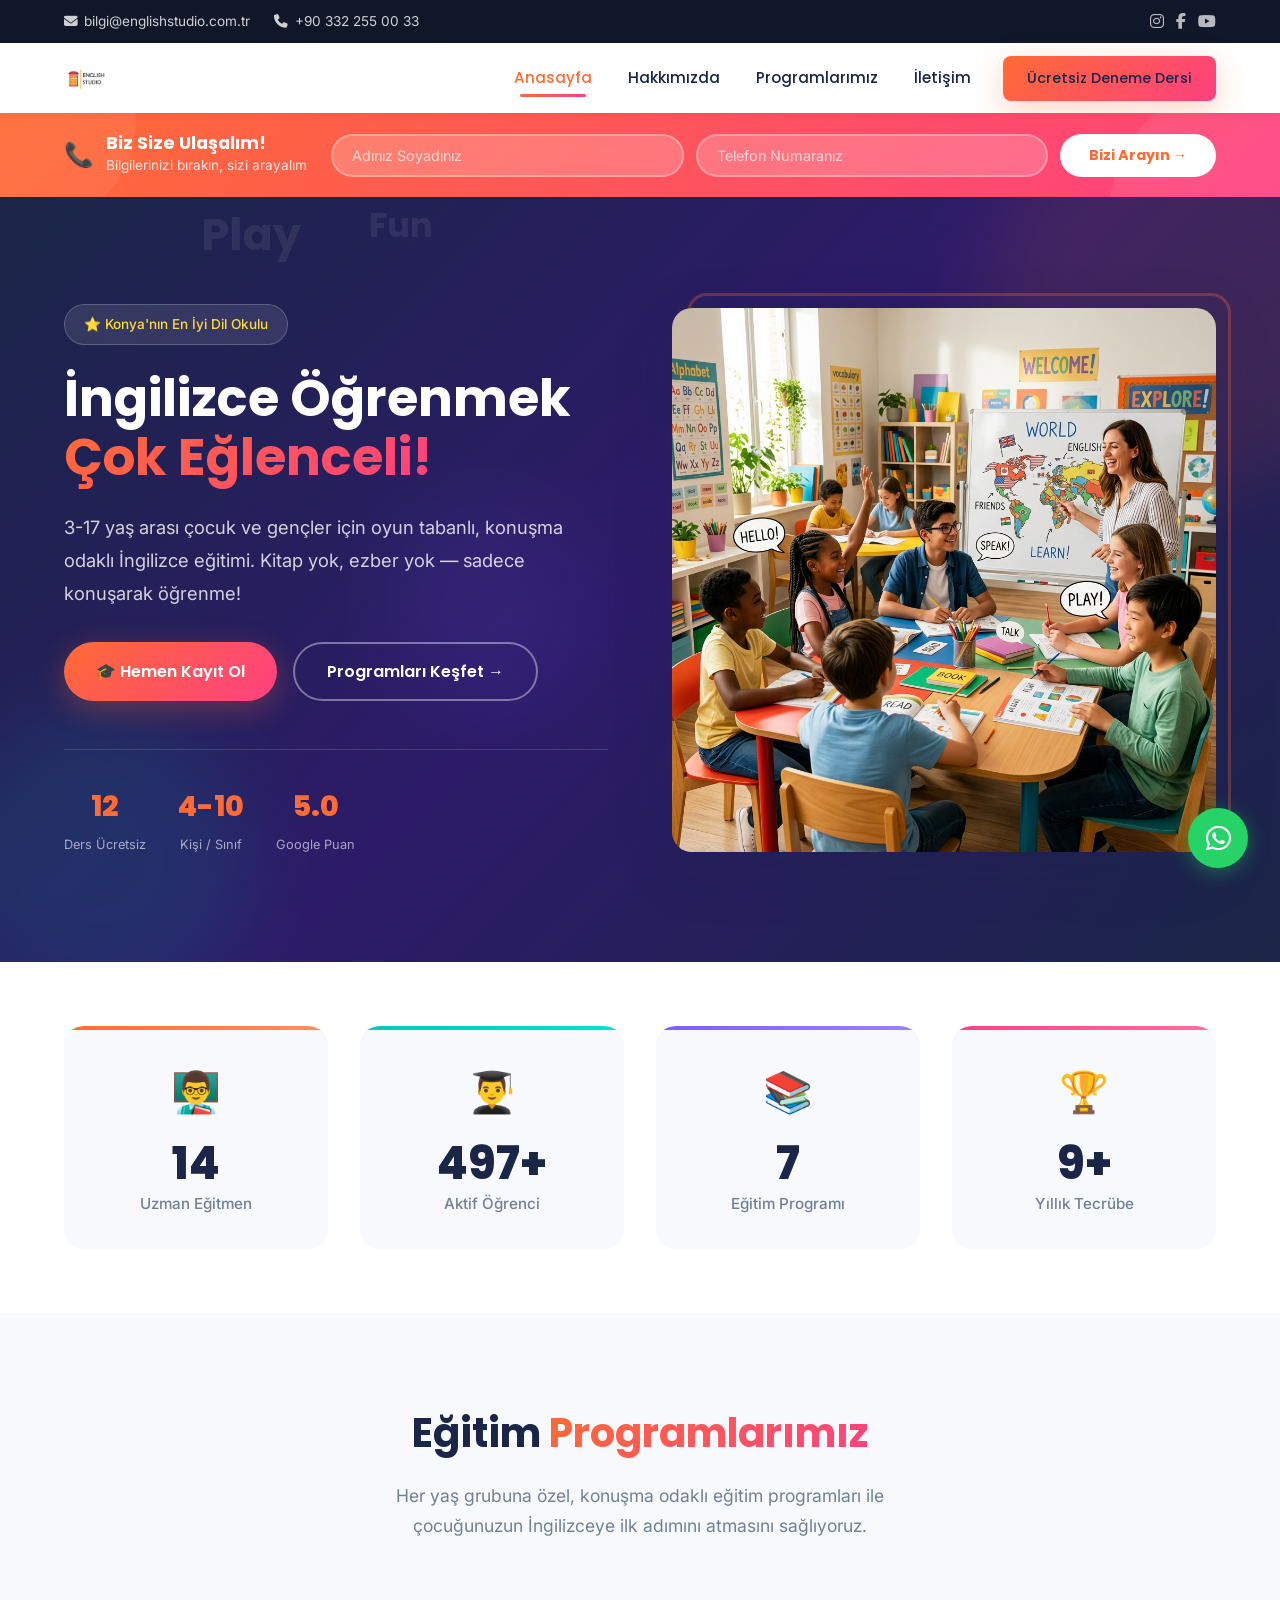
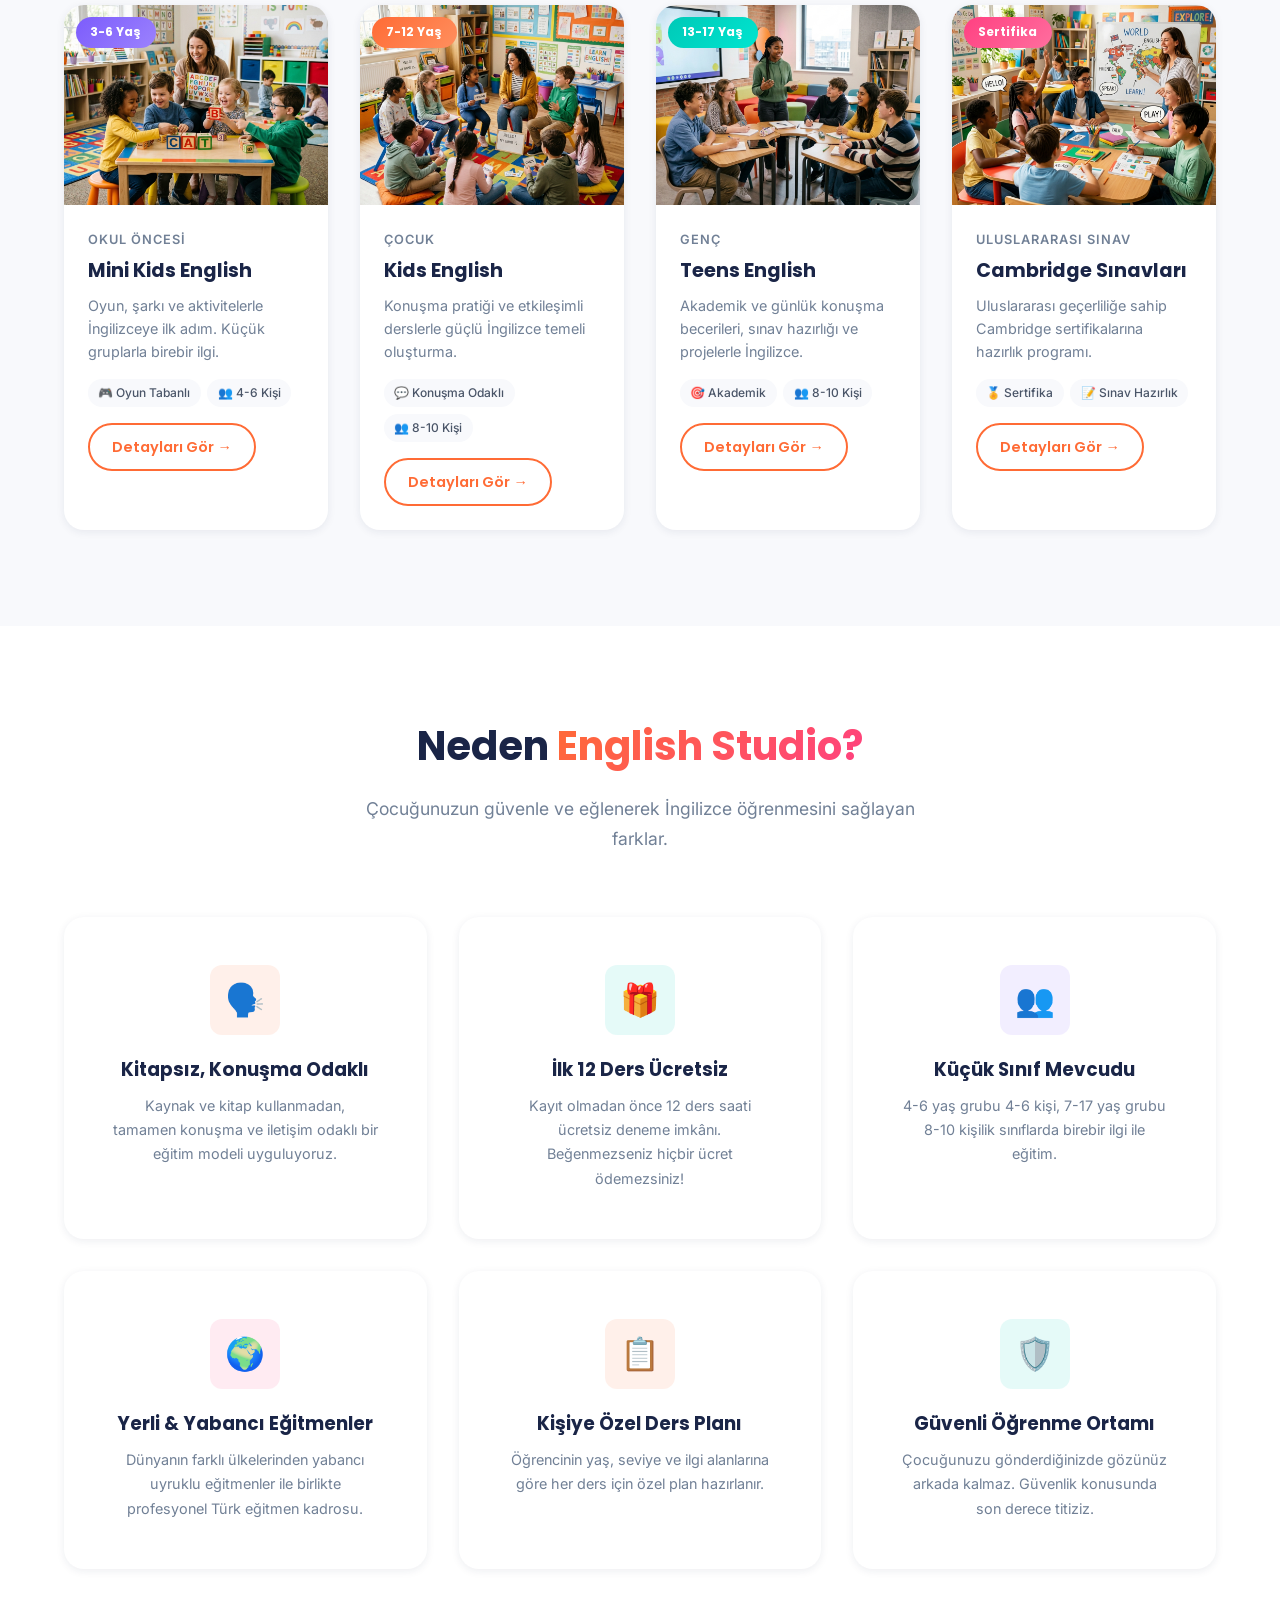
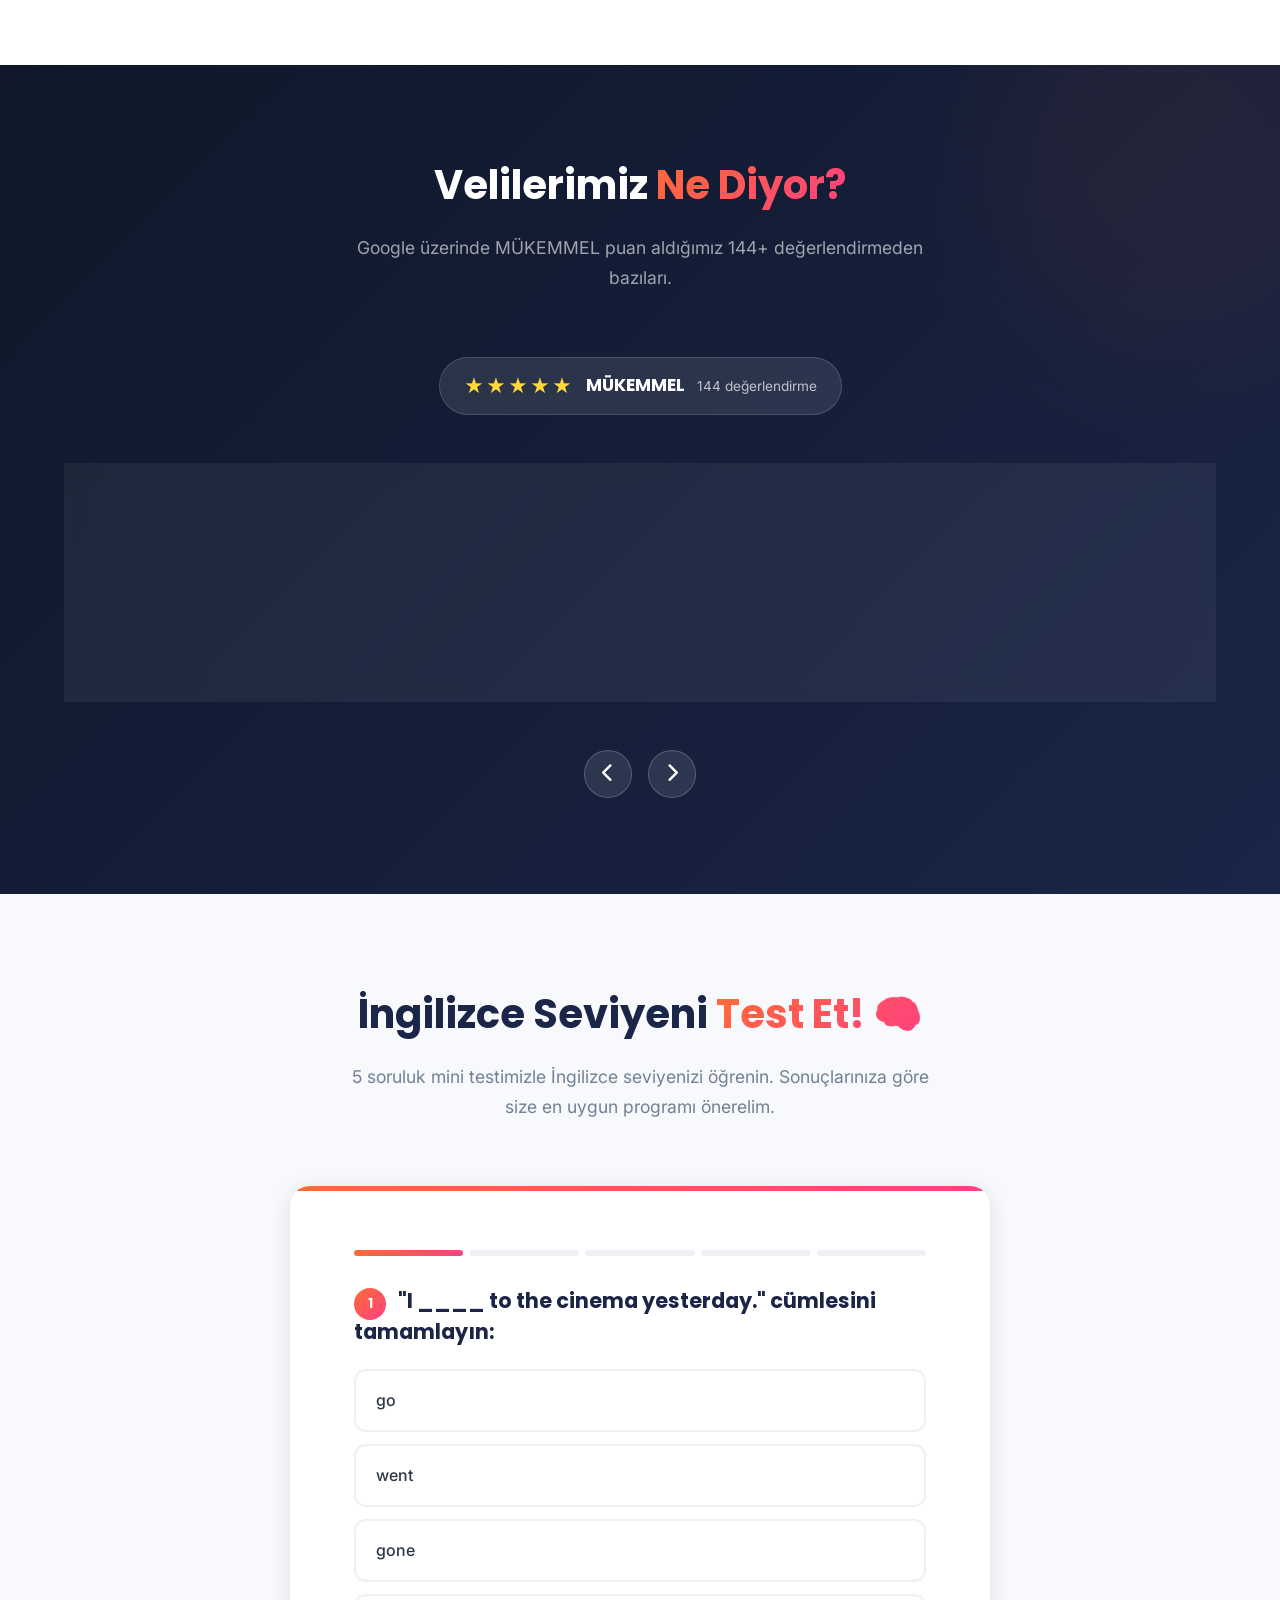
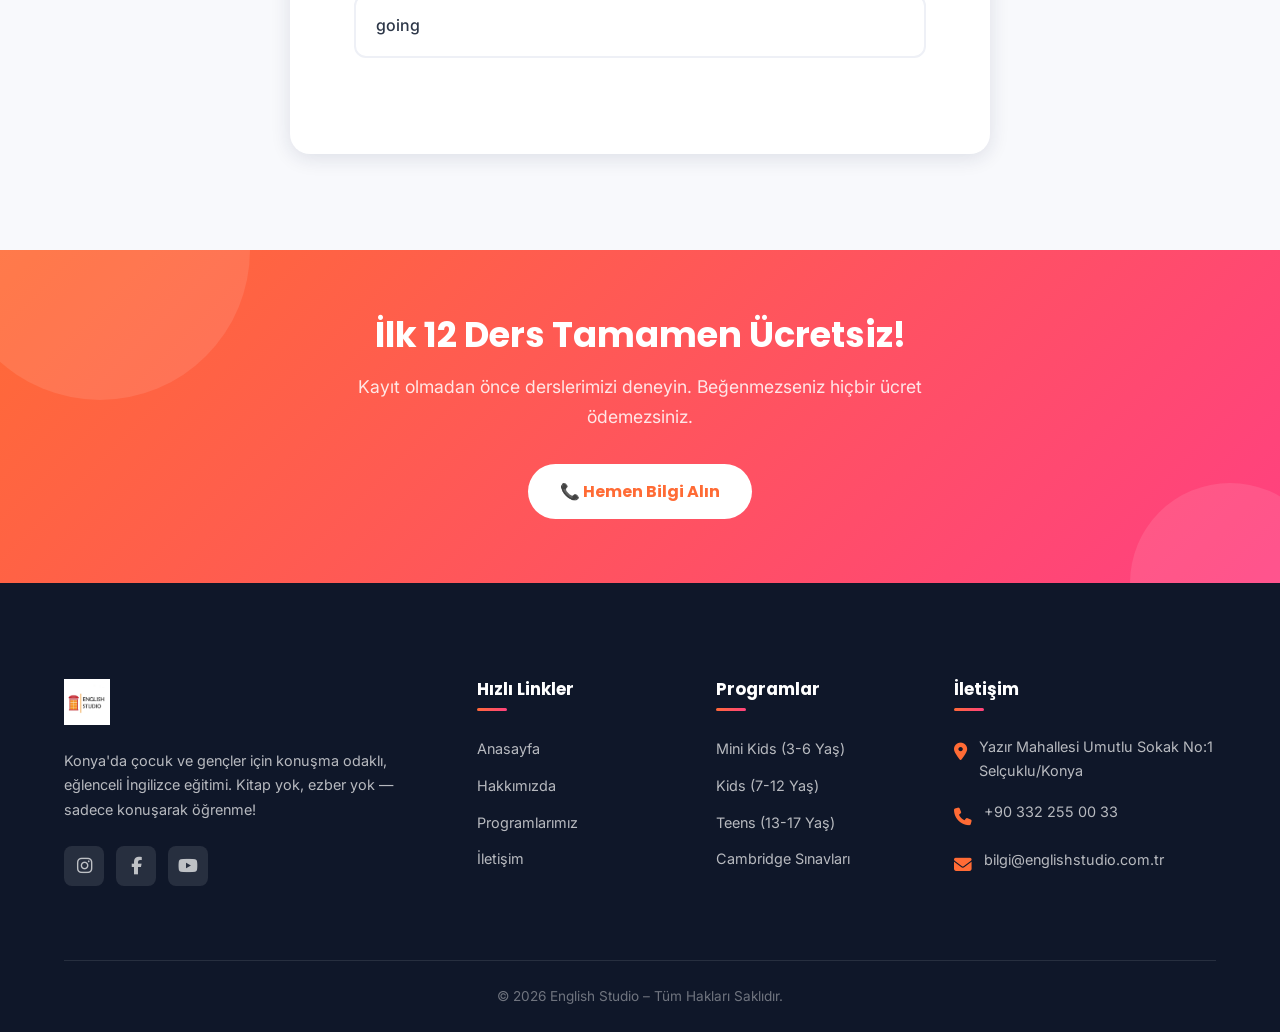
==== index.html @ e4b24e57 "Add files via upload" ====
<!DOCTYPE html>
<html lang="tr">
<head>
  <meta charset="UTF-8">
  <meta name="viewport" content="width=device-width, initial-scale=1.0">
  <title>English Studio Konya – Çocuklar ve Gençler İçin İngilizce Eğitimi</title>
  <meta name="description" content="Konya'da çocuk ve gençler için oyun tabanlı, konuşma odaklı İngilizce eğitimi. 3-17 yaş arası öğrenciler için ilk 12 ders ücretsiz! English Studio ile İngilizce öğrenmek çok eğlenceli.">
  <meta name="keywords" content="Konya İngilizce kursu, çocuklar için İngilizce, gençler için İngilizce, English Studio Konya, Cambridge sınavları">
  <meta property="og:title" content="English Studio Konya – Çocuk ve Genç İngilizce Eğitimi">
  <meta property="og:description" content="3-17 yaş arası çocuklar ve gençler için konuşma odaklı İngilizce eğitimi. İlk 12 ders ücretsiz!">
  <meta property="og:type" content="website">
  <link rel="stylesheet" href="style.css">
  <link rel="stylesheet" href="https://cdnjs.cloudflare.com/ajax/libs/font-awesome/6.5.1/css/all.min.css">
</head>
<body>

  <!-- Top Bar -->
  <div class="top-bar">
    <div class="container">
      <div class="top-bar-left">
        <a href="mailto:bilgi@englishstudio.com.tr"><i class="fas fa-envelope"></i> bilgi@englishstudio.com.tr</a>
        <a href="tel:+903322550033"><i class="fas fa-phone"></i> +90 332 255 00 33</a>
      </div>
      <div class="top-bar-social">
        <a href="https://www.instagram.com/englishstudio_konya/" target="_blank" aria-label="Instagram"><i class="fab fa-instagram"></i></a>
        <a href="https://www.facebook.com/englishstudiokonya" target="_blank" aria-label="Facebook"><i class="fab fa-facebook-f"></i></a>
        <a href="https://www.youtube.com/channel/UCMOJw0K4Q54VgSLETgDLJhQ" target="_blank" aria-label="YouTube"><i class="fab fa-youtube"></i></a>
      </div>
    </div>
  </div>

  <!-- Header -->
  <header class="header" id="header">
    <div class="container">
      <nav class="nav">
        <a href="index.html" class="logo">
          <img src="images/logo.png" alt="English Studio Logo" class="logo-icon">
          <div class="logo-text">
            <span class="brand">English Studio</span>
            <span class="tagline">Language Academy</span>
          </div>
        </a>

        <div class="nav-links" id="navLinks">
          <a href="index.html" class="active">Anasayfa</a>
          <a href="hakkimizda.html">Hakkımızda</a>
          <a href="programlar.html">Programlarımız</a>
          <a href="iletisim.html">İletişim</a>
          <div class="nav-cta">
            <a href="iletisim.html" class="btn btn-primary btn-small">Ücretsiz Deneme Dersi</a>
          </div>
        </div>

        <div class="hamburger" id="hamburger">
          <span></span>
          <span></span>
          <span></span>
        </div>
      </nav>
    </div>
  </header>

  <!-- Mobile Menu Overlay -->
  <div class="mobile-menu-overlay" id="mobileOverlay"></div>

  <!-- Quick Contact Bar - Biz Size Ulaşalım -->
  <section class="quick-contact">
    <div class="container">
      <div class="quick-contact-text">
        <span class="icon">📞</span>
        <div>
          <h3>Biz Size Ulaşalım!</h3>
          <p>Bilgilerinizi bırakın, sizi arayalım</p>
        </div>
      </div>
      <form class="quick-contact-form" id="quickContactForm">
        <input type="text" name="name" placeholder="Adınız Soyadınız" required>
        <input type="tel" name="phone" placeholder="Telefon Numaranız" required>
        <button type="submit" class="btn-quick">Bizi Arayın →</button>
      </form>
    </div>
  </section>

  <!-- Hero Section -->
  <section class="hero" id="hero">
    <div class="hero-bg-shapes">
      <div class="blob blob-1"></div>
      <div class="blob blob-2"></div>
      <div class="blob blob-3"></div>
    </div>
    <div class="floating-words"></div>
    <div class="container">
      <div class="hero-content">
        <div class="hero-badge">⭐ Konya'nın En İyi Dil Okulu</div>
        <h1 class="hero-title">
          İngilizce Öğrenmek<br>
          <span class="highlight">Çok Eğlenceli!</span>
        </h1>
        <p class="hero-description">
          3-17 yaş arası çocuk ve gençler için oyun tabanlı, konuşma odaklı İngilizce eğitimi. 
          Kitap yok, ezber yok — sadece konuşarak öğrenme!
        </p>
        <div class="hero-buttons">
          <a href="iletisim.html" class="btn btn-primary">🎓 Hemen Kayıt Ol</a>
          <a href="programlar.html" class="btn btn-secondary">Programları Keşfet →</a>
        </div>
        <div class="hero-stats-row">
          <div class="hero-stat">
            <div class="number">12</div>
            <div class="label">Ders Ücretsiz</div>
          </div>
          <div class="hero-stat">
            <div class="number">4-10</div>
            <div class="label">Kişi / Sınıf</div>
          </div>
          <div class="hero-stat">
            <div class="number">5.0</div>
            <div class="label">Google Puan</div>
          </div>
        </div>
      </div>
      <div class="hero-image reveal-right">
        <img src="images/hero.png" alt="English Studio'da İngilizce öğrenen mutlu çocuklar" loading="eager">
      </div>
    </div>
  </section>

  <!-- Stats Band -->
  <section class="stats-band section" id="stats">
    <div class="container">
      <div class="stats-grid">
        <div class="stat-card reveal">
          <div class="stat-icon">👨‍🏫</div>
          <div class="stat-number" data-target="15">0</div>
          <div class="stat-label">Uzman Eğitmen</div>
        </div>
        <div class="stat-card reveal">
          <div class="stat-icon">👨‍🎓</div>
          <div class="stat-number" data-target="500" data-suffix="+">0</div>
          <div class="stat-label">Aktif Öğrenci</div>
        </div>
        <div class="stat-card reveal">
          <div class="stat-icon">📚</div>
          <div class="stat-number" data-target="8">0</div>
          <div class="stat-label">Eğitim Programı</div>
        </div>
        <div class="stat-card reveal">
          <div class="stat-icon">🏆</div>
          <div class="stat-number" data-target="10" data-suffix="+">0</div>
          <div class="stat-label">Yıllık Tecrübe</div>
        </div>
      </div>
    </div>
  </section>

  <!-- Programs Section -->
  <section class="programs section" id="programs">
    <div class="container">
      <h2 class="section-title reveal">Eğitim <span>Programlarımız</span></h2>
      <p class="section-subtitle reveal">Her yaş grubuna özel, konuşma odaklı eğitim programları ile çocuğunuzun İngilizceye ilk adımını atmasını sağlıyoruz.</p>

      <div class="programs-grid">
        <!-- Mini Kids -->
        <div class="program-card reveal">
          <div class="program-card-image">
            <img src="images/kids.png" alt="Okul öncesi İngilizce eğitimi" loading="lazy">
            <span class="program-card-badge badge-purple">3-6 Yaş</span>
          </div>
          <div class="program-card-body">
            <div class="age">OKUL ÖNCESİ</div>
            <h3>Mini Kids English</h3>
            <p>Oyun, şarkı ve aktivitelerle İngilizceye ilk adım. Küçük gruplarla birebir ilgi.</p>
            <div class="features">
              <span class="feature-tag">🎮 Oyun Tabanlı</span>
              <span class="feature-tag">👥 4-6 Kişi</span>
            </div>
            <a href="programlar.html" class="btn btn-outline btn-small">Detayları Gör →</a>
          </div>
        </div>

        <!-- Kids -->
        <div class="program-card reveal">
          <div class="program-card-image">
            <img src="images/about.png" alt="Çocuklar için İngilizce eğitimi" loading="lazy">
            <span class="program-card-badge badge-orange">7-12 Yaş</span>
          </div>
          <div class="program-card-body">
            <div class="age">ÇOCUK</div>
            <h3>Kids English</h3>
            <p>Konuşma pratiği ve etkileşimli derslerle güçlü İngilizce temeli oluşturma.</p>
            <div class="features">
              <span class="feature-tag">💬 Konuşma Odaklı</span>
              <span class="feature-tag">👥 8-10 Kişi</span>
            </div>
            <a href="programlar.html" class="btn btn-outline btn-small">Detayları Gör →</a>
          </div>
        </div>

        <!-- Teens -->
        <div class="program-card reveal">
          <div class="program-card-image">
            <img src="images/teens.png" alt="Gençler için İngilizce eğitimi" loading="lazy">
            <span class="program-card-badge badge-turquoise">13-17 Yaş</span>
          </div>
          <div class="program-card-body">
            <div class="age">GENÇ</div>
            <h3>Teens English</h3>
            <p>Akademik ve günlük konuşma becerileri, sınav hazırlığı ve projelerle İngilizce.</p>
            <div class="features">
              <span class="feature-tag">🎯 Akademik</span>
              <span class="feature-tag">👥 8-10 Kişi</span>
            </div>
            <a href="programlar.html" class="btn btn-outline btn-small">Detayları Gör →</a>
          </div>
        </div>

        <!-- Cambridge -->
        <div class="program-card reveal">
          <div class="program-card-image">
            <img src="images/hero.png" alt="Cambridge sınavlarına hazırlık" loading="lazy">
            <span class="program-card-badge badge-pink">Sertifika</span>
          </div>
          <div class="program-card-body">
            <div class="age">ULUSLARARASI SINAV</div>
            <h3>Cambridge Sınavları</h3>
            <p>Uluslararası geçerliliğe sahip Cambridge sertifikalarına hazırlık programı.</p>
            <div class="features">
              <span class="feature-tag">🏅 Sertifika</span>
              <span class="feature-tag">📝 Sınav Hazırlık</span>
            </div>
            <a href="programlar.html" class="btn btn-outline btn-small">Detayları Gör →</a>
          </div>
        </div>
      </div>
    </div>
  </section>

  <!-- Why Us Section -->
  <section class="section" id="why-us">
    <div class="container">
      <h2 class="section-title reveal">Neden <span>English Studio?</span></h2>
      <p class="section-subtitle reveal">Çocuğunuzun güvenle ve eğlenerek İngilizce öğrenmesini sağlayan farklar.</p>

      <div class="why-us-grid">
        <div class="why-card reveal">
          <div class="icon">🗣️</div>
          <h3>Kitapsız, Konuşma Odaklı</h3>
          <p>Kaynak ve kitap kullanmadan, tamamen konuşma ve iletişim odaklı bir eğitim modeli uyguluyoruz.</p>
        </div>
        <div class="why-card reveal">
          <div class="icon">🎁</div>
          <h3>İlk 12 Ders Ücretsiz</h3>
          <p>Kayıt olmadan önce 12 ders saati ücretsiz deneme imkânı. Beğenmezseniz hiçbir ücret ödemezsiniz!</p>
        </div>
        <div class="why-card reveal">
          <div class="icon">👥</div>
          <h3>Küçük Sınıf Mevcudu</h3>
          <p>4-6 yaş grubu 4-6 kişi, 7-17 yaş grubu 8-10 kişilik sınıflarda birebir ilgi ile eğitim.</p>
        </div>
        <div class="why-card reveal">
          <div class="icon">🌍</div>
          <h3>Yerli & Yabancı Eğitmenler</h3>
          <p>Dünyanın farklı ülkelerinden yabancı uyruklu eğitmenler ile birlikte profesyonel Türk eğitmen kadrosu.</p>
        </div>
        <div class="why-card reveal">
          <div class="icon">📋</div>
          <h3>Kişiye Özel Ders Planı</h3>
          <p>Öğrencinin yaş, seviye ve ilgi alanlarına göre her ders için özel plan hazırlanır.</p>
        </div>
        <div class="why-card reveal">
          <div class="icon">🛡️</div>
          <h3>Güvenli Öğrenme Ortamı</h3>
          <p>Çocuğunuzu gönderdiğinizde gözünüz arkada kalmaz. Güvenlik konusunda son derece titiziz.</p>
        </div>
      </div>
    </div>
  </section>

  <!-- Testimonials Section -->
  <section class="testimonials section" id="testimonials">
    <div class="container">
      <h2 class="section-title reveal">Velilerimiz <span>Ne Diyor?</span></h2>
      <p class="section-subtitle reveal">Google üzerinde MÜKEMMEL puan aldığımız 144+ değerlendirmeden bazıları.</p>

      <div class="google-badge reveal">
        <div class="rating">
          <span class="stars">★★★★★</span>
          <span class="score">MÜKEMMEL</span>
          <span class="count">144 değerlendirme</span>
        </div>
      </div>

      <div style="overflow: hidden; position: relative;">
        <div class="testimonials-slider">
          <div class="testimonial-card">
            <div class="stars">★★★★★</div>
            <p class="text">"Kardeşlerim ve ben English Studio sayesinde İngilizce'ye karşı özgüven kazandık ve İngilizcemizi çok güzel bir şekilde geliştirmeye devam ediyoruz. Herkese tavsiye ederim."</p>
            <div class="author">
              <div class="author-avatar">EA</div>
              <div>
                <div class="author-name">Emirhan Arslan</div>
                <div class="author-role">Öğrenci</div>
              </div>
            </div>
          </div>

          <div class="testimonial-card">
            <div class="stars">★★★★★</div>
            <p class="text">"8 yaşındaki oğlumu gönderiyorum. Gayet memnunum. Beklentimin üzerinde verim aldık. Konya'da dil eğitimi konusunda en iyisi. Güvenlik konusunda da çok titizler."</p>
            <div class="author">
              <div class="author-avatar">YK</div>
              <div>
                <div class="author-name">Yüksel Karadeniz</div>
                <div class="author-role">Veli</div>
              </div>
            </div>
          </div>

          <div class="testimonial-card">
            <div class="stars">★★★★★</div>
            <p class="text">"Kardeşim ve ben burayı çok beğendik, herkese tavsiye ederim. Teşekkürler English Studio Ekibi!"</p>
            <div class="author">
              <div class="author-avatar">W</div>
              <div>
                <div class="author-name">W A L L O G</div>
                <div class="author-role">Öğrenci</div>
              </div>
            </div>
          </div>

          <div class="testimonial-card">
            <div class="stars">★★★★★</div>
            <p class="text">"Çok iyi eğitim veriyorsunuz, çok teşekkür ederiz. Çocuğumuzun gelişimini gözle görebiliyoruz."</p>
            <div class="author">
              <div class="author-avatar">YS</div>
              <div>
                <div class="author-name">Yüksel Serttaş</div>
                <div class="author-role">Veli</div>
              </div>
            </div>
          </div>

          <div class="testimonial-card">
            <div class="stars">★★★★★</div>
            <p class="text">"Kızımın oyun oynayarak öğrenmesi çok güzel. Evde de İngilizce kelimeler kullanmaya başladı!"</p>
            <div class="author">
              <div class="author-avatar">EK</div>
              <div>
                <div class="author-name">Emel Kırışıkoğlu</div>
                <div class="author-role">Veli</div>
              </div>
            </div>
          </div>
        </div>
      </div>

      <div class="slider-controls">
        <button class="slider-btn slider-prev" aria-label="Önceki yorum"><i class="fas fa-chevron-left"></i></button>
        <button class="slider-btn slider-next" aria-label="Sonraki yorum"><i class="fas fa-chevron-right"></i></button>
      </div>
    </div>
  </section>

  <!-- Mini Quiz Section -->
  <section class="quiz-section section" id="quiz">
    <div class="container">
      <h2 class="section-title reveal">İngilizce Seviyeni <span>Test Et! 🧠</span></h2>
      <p class="section-subtitle reveal">5 soruluk mini testimizle İngilizce seviyenizi öğrenin. Sonuçlarınıza göre size en uygun programı önerelim.</p>

      <div class="quiz-container reveal" id="quizContainer">
        <div class="quiz-progress">
          <div class="step active"></div>
          <div class="step"></div>
          <div class="step"></div>
          <div class="step"></div>
          <div class="step"></div>
        </div>

        <!-- Question 1 -->
        <div class="quiz-question active">
          <h3><span class="question-number">1</span> "I ____ to the cinema yesterday." cümlesini tamamlayın:</h3>
          <div class="quiz-options">
            <div class="quiz-option">go</div>
            <div class="quiz-option">went</div>
            <div class="quiz-option">gone</div>
            <div class="quiz-option">going</div>
          </div>
        </div>

        <!-- Question 2 -->
        <div class="quiz-question">
          <h3><span class="question-number">2</span> "She is ____ than her brother." cümlesini tamamlayın:</h3>
          <div class="quiz-options">
            <div class="quiz-option">tall</div>
            <div class="quiz-option">more tall</div>
            <div class="quiz-option">taller</div>
            <div class="quiz-option">tallest</div>
          </div>
        </div>

        <!-- Question 3 -->
        <div class="quiz-question">
          <h3><span class="question-number">3</span> "What colour will you paint the children's bedroom?" cümlesinin Türkçesi nedir?</h3>
          <div class="quiz-options">
            <div class="quiz-option">Çocukların odasını ne zaman boyayacaksın?</div>
            <div class="quiz-option">Çocukların yatak odasını ne renge boyayacaksın?</div>
            <div class="quiz-option">Çocukların odasını kim boyayacak?</div>
            <div class="quiz-option">Çocukların yatak odası ne renk?</div>
          </div>
        </div>

        <!-- Question 4 -->
        <div class="quiz-question">
          <h3><span class="question-number">4</span> "I can't understand this email." cümlesinde eksik olan kelime hangisi?</h3>
          <div class="quiz-options">
            <div class="quiz-option">can</div>
            <div class="quiz-option">do</div>
            <div class="quiz-option">am</div>
            <div class="quiz-option">Eksik kelime yok</div>
          </div>
        </div>

        <!-- Question 5 -->
        <div class="quiz-question">
          <h3><span class="question-number">5</span> "She ____ English for five years." cümlesini tamamlayın:</h3>
          <div class="quiz-options">
            <div class="quiz-option">learns</div>
            <div class="quiz-option">has been learning</div>
            <div class="quiz-option">learned</div>
            <div class="quiz-option">is learning</div>
          </div>
        </div>

        <!-- Quiz Result -->
        <div class="quiz-result">
          <div class="score-circle">0/5</div>
          <h3>Seviye Sonucunuz</h3>
          <p>Detaylı seviye belirleme için ücretsiz değerlendirme dersimize gelin!</p>
          <div style="display: flex; gap: 1rem; justify-content: center; flex-wrap: wrap;">
            <a href="iletisim.html" class="btn btn-primary">Ücretsiz Ders Al</a>
            <button class="btn btn-outline quiz-restart">Tekrar Dene</button>
          </div>
        </div>

        <div class="quiz-nav">
          <div></div>
          <button class="btn btn-primary btn-small quiz-next" style="display: none;">Sonraki Soru →</button>
        </div>
      </div>
    </div>
  </section>

  <!-- CTA Band -->
  <section class="cta-band">
    <div class="container">
      <h2>İlk 12 Ders <strong>Tamamen Ücretsiz!</strong></h2>
      <p>Kayıt olmadan önce derslerimizi deneyin. Beğenmezseniz hiçbir ücret ödemezsiniz.</p>
      <a href="iletisim.html" class="btn">📞 Hemen Bilgi Alın</a>
    </div>
  </section>

  <!-- Footer -->
  <footer class="footer">
    <div class="container">
      <div class="footer-grid">
        <div class="footer-about">
          <a href="index.html" class="logo">
            <img src="images/logo.png" alt="English Studio Logo" class="logo-icon">
            <div class="logo-text">
              <span class="brand">English Studio</span>
              <span class="tagline">Language Academy</span>
            </div>
          </a>
          <p>Konya'da çocuk ve gençler için konuşma odaklı, eğlenceli İngilizce eğitimi. Kitap yok, ezber yok — sadece konuşarak öğrenme!</p>
          <div class="footer-social">
            <a href="https://www.instagram.com/englishstudio_konya/" target="_blank" aria-label="Instagram"><i class="fab fa-instagram"></i></a>
            <a href="https://www.facebook.com/englishstudiokonya" target="_blank" aria-label="Facebook"><i class="fab fa-facebook-f"></i></a>
            <a href="https://www.youtube.com/channel/UCMOJw0K4Q54VgSLETgDLJhQ" target="_blank" aria-label="YouTube"><i class="fab fa-youtube"></i></a>
          </div>
        </div>

        <div>
          <h4>Hızlı Linkler</h4>
          <ul class="footer-links">
            <li><a href="index.html">Anasayfa</a></li>
            <li><a href="hakkimizda.html">Hakkımızda</a></li>
            <li><a href="programlar.html">Programlarımız</a></li>
            <li><a href="iletisim.html">İletişim</a></li>
          </ul>
        </div>

        <div>
          <h4>Programlar</h4>
          <ul class="footer-links">
            <li><a href="programlar.html">Mini Kids (3-6 Yaş)</a></li>
            <li><a href="programlar.html">Kids (7-12 Yaş)</a></li>
            <li><a href="programlar.html">Teens (13-17 Yaş)</a></li>
            <li><a href="programlar.html">Cambridge Sınavları</a></li>
          </ul>
        </div>

        <div>
          <h4>İletişim</h4>
          <div class="footer-contact-item">
            <span class="icon"><i class="fas fa-map-marker-alt"></i></span>
            <span>Yazır Mahallesi Umutlu Sokak No:1 Selçuklu/Konya</span>
          </div>
          <div class="footer-contact-item">
            <span class="icon"><i class="fas fa-phone"></i></span>
            <a href="tel:+903322550033">+90 332 255 00 33</a>
          </div>
          <div class="footer-contact-item">
            <span class="icon"><i class="fas fa-envelope"></i></span>
            <a href="mailto:bilgi@englishstudio.com.tr">bilgi@englishstudio.com.tr</a>
          </div>
        </div>
      </div>

      <div class="footer-bottom">
        <p>© 2026 English Studio – Tüm Hakları Saklıdır.</p>
      </div>
    </div>
  </footer>

  <!-- WhatsApp Float Button -->
  <a href="https://wa.me/903322550033?text=Merhaba,%20İngilizce%20kursları%20hakkında%20bilgi%20almak%20istiyorum." class="whatsapp-float" target="_blank" aria-label="WhatsApp ile iletişim">
    <i class="fab fa-whatsapp"></i>
  </a>

  <script src="script.js"></script>
</body>
</html>
---- style.css ----
/* ========================================
   ENGLISH STUDIO - DESIGN SYSTEM
   ======================================== */

/* ---------- Google Fonts ---------- */
@import url('https://fonts.googleapis.com/css2?family=Poppins:wght@300;400;500;600;700;800;900&family=Inter:wght@300;400;500;600;700&display=swap');

/* ---------- CSS Custom Properties ---------- */
:root {
  /* Primary Colors */
  --color-primary: #1a2547;
  --color-primary-light: #253565;
  --color-primary-dark: #0F1729;

  /* Accent Colors */
  --color-orange: #FF6B35;
  --color-orange-light: #FF8F5E;
  --color-turquoise: #00C9B7;
  --color-turquoise-light: #33D4C5;
  --color-purple: #7C5CFC;
  --color-purple-light: #9B82FD;
  --color-pink: #FF4081;
  --color-pink-light: #FF6E9E;
  --color-yellow: #FFD93D;
  --color-green: #4CAF50;

  /* Neutrals */
  --color-white: #ffffff;
  --color-off-white: #F8F9FC;
  --color-light-gray: #EEF0F6;
  --color-gray: #9BA3B5;
  --color-dark-gray: #4A5568;
  --color-text: #2D3748;
  --color-text-light: #718096;

  /* Gradients */
  --gradient-hero: linear-gradient(135deg, #1a2547 0%, #2d1b69 50%, #1a2547 100%);
  --gradient-orange: linear-gradient(135deg, #FF6B35, #FF8F5E);
  --gradient-turquoise: linear-gradient(135deg, #00C9B7, #00E5D0);
  --gradient-purple: linear-gradient(135deg, #7C5CFC, #9B82FD);
  --gradient-pink: linear-gradient(135deg, #FF4081, #FF6E9E);
  --gradient-dark: linear-gradient(135deg, #0F1729 0%, #1a2547 100%);
  --gradient-cta: linear-gradient(135deg, #FF6B35 0%, #FF4081 100%);

  /* Typography */
  --font-heading: 'Poppins', sans-serif;
  --font-body: 'Inter', sans-serif;

  /* Spacing */
  --spacing-xs: 0.25rem;
  --spacing-sm: 0.5rem;
  --spacing-md: 1rem;
  --spacing-lg: 1.5rem;
  --spacing-xl: 2rem;
  --spacing-2xl: 3rem;
  --spacing-3xl: 4rem;
  --spacing-4xl: 6rem;

  /* Border Radius */
  --radius-sm: 8px;
  --radius-md: 12px;
  --radius-lg: 20px;
  --radius-xl: 30px;
  --radius-full: 50%;

  /* Shadows */
  --shadow-sm: 0 2px 8px rgba(26, 37, 71, 0.08);
  --shadow-md: 0 4px 20px rgba(26, 37, 71, 0.12);
  --shadow-lg: 0 8px 40px rgba(26, 37, 71, 0.16);
  --shadow-xl: 0 16px 60px rgba(26, 37, 71, 0.20);
  --shadow-glow-orange: 0 8px 30px rgba(255, 107, 53, 0.3);
  --shadow-glow-turquoise: 0 8px 30px rgba(0, 201, 183, 0.3);
  --shadow-glow-purple: 0 8px 30px rgba(124, 92, 252, 0.3);

  /* Transitions */
  --transition-fast: 0.2s ease;
  --transition-normal: 0.3s ease;
  --transition-slow: 0.5s ease;
  --transition-bounce: 0.4s cubic-bezier(0.175, 0.885, 0.32, 1.275);

  /* Container */
  --container-max: 1200px;
  --container-padding: 1.5rem;
}

/* ---------- Reset & Base ---------- */
*,
*::before,
*::after {
  margin: 0;
  padding: 0;
  box-sizing: border-box;
}

html {
  scroll-behavior: smooth;
  font-size: 16px;
}

body {
  font-family: var(--font-body);
  color: var(--color-text);
  background-color: var(--color-white);
  line-height: 1.7;
  overflow-x: hidden;
  -webkit-font-smoothing: antialiased;
  -moz-osx-font-smoothing: grayscale;
}

a {
  text-decoration: none;
  color: inherit;
  transition: var(--transition-normal);
}

img {
  max-width: 100%;
  height: auto;
  display: block;
}

ul, ol {
  list-style: none;
}

button, input, textarea, select {
  font-family: inherit;
  font-size: inherit;
  border: none;
  outline: none;
}

button {
  cursor: pointer;
}

h1, h2, h3, h4, h5, h6 {
  font-family: var(--font-heading);
  font-weight: 700;
  line-height: 1.2;
  color: var(--color-primary);
}

/* ---------- Utility Classes ---------- */
.container {
  max-width: var(--container-max);
  margin: 0 auto;
  padding: 0 var(--container-padding);
}

.section {
  padding: var(--spacing-4xl) 0;
}

.section-title {
  font-size: 2.5rem;
  text-align: center;
  margin-bottom: var(--spacing-lg);
  position: relative;
}

.section-title span {
  background: var(--gradient-cta);
  -webkit-background-clip: text;
  -webkit-text-fill-color: transparent;
  background-clip: text;
}

.section-subtitle {
  text-align: center;
  color: var(--color-text-light);
  font-size: 1.1rem;
  max-width: 600px;
  margin: 0 auto var(--spacing-3xl);
}

.btn {
  display: inline-flex;
  align-items: center;
  justify-content: center;
  gap: 0.5rem;
  padding: 0.875rem 2rem;
  border-radius: var(--radius-xl);
  font-family: var(--font-heading);
  font-weight: 600;
  font-size: 1rem;
  transition: var(--transition-normal);
  position: relative;
  overflow: hidden;
  z-index: 1;
}

.btn::before {
  content: '';
  position: absolute;
  top: 0;
  left: 0;
  width: 100%;
  height: 100%;
  background: linear-gradient(135deg, rgba(255,255,255,0.15), rgba(255,255,255,0));
  opacity: 0;
  transition: var(--transition-normal);
  z-index: -1;
}

.btn:hover::before {
  opacity: 1;
}

.btn-primary {
  background: var(--gradient-cta);
  color: var(--color-white);
  box-shadow: var(--shadow-glow-orange);
}

.btn-primary:hover {
  transform: translateY(-3px);
  box-shadow: 0 12px 35px rgba(255, 107, 53, 0.4);
}

.btn-secondary {
  background: transparent;
  color: var(--color-white);
  border: 2px solid rgba(255, 255, 255, 0.4);
  backdrop-filter: blur(10px);
}

.btn-secondary:hover {
  background: rgba(255, 255, 255, 0.15);
  border-color: rgba(255, 255, 255, 0.7);
  transform: translateY(-3px);
}

.btn-outline {
  background: transparent;
  color: var(--color-orange);
  border: 2px solid var(--color-orange);
}

.btn-outline:hover {
  background: var(--color-orange);
  color: var(--color-white);
  transform: translateY(-3px);
  box-shadow: var(--shadow-glow-orange);
}

.btn-small {
  padding: 0.6rem 1.4rem;
  font-size: 0.9rem;
}

/* ---------- TOP BAR ---------- */
.top-bar {
  background: var(--color-primary-dark);
  padding: 0.5rem 0;
  font-size: 0.85rem;
  color: rgba(255, 255, 255, 0.8);
}

.top-bar .container {
  display: flex;
  justify-content: space-between;
  align-items: center;
  flex-wrap: wrap;
  gap: 0.5rem;
}

.top-bar-left {
  display: flex;
  align-items: center;
  gap: 1.5rem;
}

.top-bar-left a {
  color: rgba(255, 255, 255, 0.8);
  display: flex;
  align-items: center;
  gap: 0.4rem;
}

.top-bar-left a:hover {
  color: var(--color-orange);
}

.top-bar-social {
  display: flex;
  gap: 0.75rem;
}

.top-bar-social a {
  color: rgba(255, 255, 255, 0.7);
  font-size: 1rem;
  transition: var(--transition-fast);
}

.top-bar-social a:hover {
  color: var(--color-orange);
  transform: scale(1.15);
}

/* ---------- HEADER / NAVBAR ---------- */
.header {
  position: sticky;
  top: 0;
  z-index: 1000;
  background: rgba(255, 255, 255, 0.95);
  backdrop-filter: blur(20px);
  -webkit-backdrop-filter: blur(20px);
  box-shadow: var(--shadow-sm);
  transition: var(--transition-normal);
}

.header.scrolled {
  box-shadow: var(--shadow-md);
}

.nav {
  display: flex;
  justify-content: space-between;
  align-items: center;
  padding: 0.75rem 0;
}

.logo {
  display: flex;
  align-items: center;
  gap: 0.6rem;
  text-decoration: none;
}

.logo-icon {
  height: 46px;
  width: auto;
  object-fit: contain;
  display: block;
}

.logo-text {
  display: none;
}

.logo-text .brand {
  font-family: var(--font-heading);
  font-weight: 800;
  font-size: 1.3rem;
  color: var(--color-primary);
  line-height: 1.1;
}

.logo-text .tagline {
  font-size: 0.7rem;
  color: var(--color-orange);
  font-weight: 600;
  text-transform: uppercase;
  letter-spacing: 1px;
}

.nav-links {
  display: flex;
  align-items: center;
  gap: 0.25rem;
}

.nav-links a {
  padding: 0.6rem 1rem;
  font-family: var(--font-heading);
  font-weight: 500;
  font-size: 0.95rem;
  color: var(--color-primary);
  border-radius: var(--radius-sm);
  transition: var(--transition-normal);
  position: relative;
}

.nav-links a::after {
  content: '';
  position: absolute;
  bottom: 4px;
  left: 50%;
  width: 0;
  height: 3px;
  background: var(--gradient-cta);
  border-radius: 2px;
  transition: var(--transition-normal);
  transform: translateX(-50%);
}

.nav-links a:hover::after,
.nav-links a.active::after {
  width: 60%;
}

.nav-links a:hover {
  color: var(--color-orange);
}

.nav-links a.active {
  color: var(--color-orange);
}

.nav-cta {
  margin-left: 0.75rem;
}

.nav-cta .btn {
  padding: 0.65rem 1.5rem;
  font-size: 0.9rem;
}

/* Hamburger */
.hamburger {
  display: none;
  flex-direction: column;
  gap: 5px;
  cursor: pointer;
  padding: 5px;
  z-index: 1001;
}

.hamburger span {
  width: 28px;
  height: 3px;
  background: var(--color-primary);
  border-radius: 3px;
  transition: var(--transition-normal);
}

.hamburger.active span:nth-child(1) {
  transform: rotate(45deg) translate(5px, 6px);
}

.hamburger.active span:nth-child(2) {
  opacity: 0;
}

.hamburger.active span:nth-child(3) {
  transform: rotate(-45deg) translate(5px, -6px);
}

/* Mobile menu overlay */
.mobile-menu-overlay {
  display: none;
  position: fixed;
  top: 0;
  left: 0;
  width: 100%;
  height: 100%;
  background: rgba(15, 23, 41, 0.5);
  z-index: 998;
  opacity: 0;
  transition: var(--transition-normal);
}

.mobile-menu-overlay.active {
  opacity: 1;
}

/* ---------- QUICK CONTACT BAR (Biz Size Ulaşalım) ---------- */
.quick-contact {
  background: var(--gradient-cta);
  padding: 1.25rem 0;
  position: relative;
  overflow: hidden;
}

.quick-contact::before {
  content: '';
  position: absolute;
  top: -50%;
  right: -10%;
  width: 300px;
  height: 300px;
  background: rgba(255, 255, 255, 0.08);
  border-radius: 50%;
}

.quick-contact::after {
  content: '';
  position: absolute;
  bottom: -30%;
  left: -5%;
  width: 200px;
  height: 200px;
  background: rgba(255, 255, 255, 0.06);
  border-radius: 50%;
}

.quick-contact .container {
  display: flex;
  align-items: center;
  gap: 1.5rem;
  position: relative;
  z-index: 1;
  flex-wrap: wrap;
}

.quick-contact-text {
  display: flex;
  align-items: center;
  gap: 0.75rem;
  color: white;
  flex-shrink: 0;
}

.quick-contact-text .icon {
  font-size: 1.5rem;
  animation: phone-ring 1.5s ease-in-out infinite;
}

.quick-contact-text h3 {
  color: white;
  font-size: 1.1rem;
  font-weight: 700;
  white-space: nowrap;
}

.quick-contact-text p {
  color: rgba(255, 255, 255, 0.85);
  font-size: 0.85rem;
}

.quick-contact-form {
  display: flex;
  align-items: center;
  gap: 0.75rem;
  flex: 1;
  flex-wrap: wrap;
}

.quick-contact-form input {
  padding: 0.7rem 1.2rem;
  border-radius: var(--radius-xl);
  background: rgba(255, 255, 255, 0.2);
  border: 2px solid rgba(255, 255, 255, 0.3);
  color: white;
  font-size: 0.9rem;
  flex: 1;
  min-width: 150px;
  backdrop-filter: blur(10px);
  transition: var(--transition-normal);
}

.quick-contact-form input::placeholder {
  color: rgba(255, 255, 255, 0.7);
}

.quick-contact-form input:focus {
  border-color: white;
  background: rgba(255, 255, 255, 0.3);
}

.quick-contact-form .btn-quick {
  padding: 0.7rem 1.8rem;
  background: white;
  color: var(--color-orange);
  border-radius: var(--radius-xl);
  font-family: var(--font-heading);
  font-weight: 700;
  font-size: 0.9rem;
  cursor: pointer;
  transition: var(--transition-normal);
  white-space: nowrap;
  border: none;
}

.quick-contact-form .btn-quick:hover {
  background: var(--color-primary);
  color: white;
  transform: translateY(-2px);
  box-shadow: 0 8px 25px rgba(0, 0, 0, 0.2);
}

@keyframes phone-ring {
  0%, 100% { transform: rotate(0deg); }
  15% { transform: rotate(15deg); }
  30% { transform: rotate(-15deg); }
  45% { transform: rotate(10deg); }
  60% { transform: rotate(-10deg); }
  75% { transform: rotate(0deg); }
}

/* ---------- HERO SECTION ---------- */
.hero {
  background: var(--gradient-hero);
  min-height: 85vh;
  display: flex;
  align-items: center;
  position: relative;
  overflow: hidden;
  padding: var(--spacing-3xl) 0;
}

.hero-bg-shapes {
  position: absolute;
  top: 0;
  left: 0;
  width: 100%;
  height: 100%;
  pointer-events: none;
}

.blob {
  position: absolute;
  border-radius: 50%;
  opacity: 0.1;
  filter: blur(40px);
}

.blob-1 {
  width: 400px;
  height: 400px;
  background: var(--color-orange);
  top: -100px;
  right: -100px;
  animation: blob-float 8s ease-in-out infinite;
}

.blob-2 {
  width: 300px;
  height: 300px;
  background: var(--color-turquoise);
  bottom: -50px;
  left: -50px;
  animation: blob-float 10s ease-in-out infinite reverse;
}

.blob-3 {
  width: 200px;
  height: 200px;
  background: var(--color-purple);
  top: 40%;
  left: 30%;
  animation: blob-float 12s ease-in-out infinite;
}

@keyframes blob-float {
  0%, 100% { transform: translate(0, 0) scale(1); }
  33% { transform: translate(30px, -30px) scale(1.1); }
  66% { transform: translate(-20px, 20px) scale(0.9); }
}

.hero .container {
  display: grid;
  grid-template-columns: 1fr 1fr;
  gap: var(--spacing-3xl);
  align-items: center;
  position: relative;
  z-index: 1;
}

.hero-content {
  color: white;
}

.hero-badge {
  display: inline-flex;
  align-items: center;
  gap: 0.5rem;
  padding: 0.5rem 1.2rem;
  background: rgba(255, 255, 255, 0.1);
  border: 1px solid rgba(255, 255, 255, 0.2);
  border-radius: var(--radius-xl);
  font-size: 0.85rem;
  color: var(--color-yellow);
  font-weight: 500;
  margin-bottom: var(--spacing-lg);
  backdrop-filter: blur(10px);
}

.hero-title {
  font-size: 3.2rem;
  color: white;
  line-height: 1.15;
  margin-bottom: var(--spacing-lg);
}

.hero-title .highlight {
  background: var(--gradient-cta);
  -webkit-background-clip: text;
  -webkit-text-fill-color: transparent;
  background-clip: text;
}

.hero-description {
  font-size: 1.15rem;
  color: rgba(255, 255, 255, 0.8);
  margin-bottom: var(--spacing-xl);
  max-width: 520px;
  line-height: 1.8;
}

.hero-buttons {
  display: flex;
  gap: var(--spacing-md);
  flex-wrap: wrap;
}

.hero-stats-row {
  display: flex;
  gap: var(--spacing-xl);
  margin-top: var(--spacing-2xl);
  padding-top: var(--spacing-xl);
  border-top: 1px solid rgba(255, 255, 255, 0.15);
}

.hero-stat {
  text-align: center;
}

.hero-stat .number {
  font-family: var(--font-heading);
  font-size: 1.8rem;
  font-weight: 800;
  color: var(--color-orange);
}

.hero-stat .label {
  font-size: 0.8rem;
  color: rgba(255, 255, 255, 0.6);
  margin-top: 0.2rem;
}

.hero-image {
  position: relative;
}

.hero-image img {
  border-radius: var(--radius-lg);
  box-shadow: var(--shadow-xl);
  width: 100%;
  object-fit: cover;
}

.hero-image::before {
  content: '';
  position: absolute;
  top: -15px;
  right: -15px;
  width: 100%;
  height: 100%;
  border: 3px solid var(--color-orange);
  border-radius: var(--radius-lg);
  z-index: -1;
  opacity: 0.3;
}

/* Floating words */
.floating-words {
  position: absolute;
  top: 0;
  left: 0;
  width: 100%;
  height: 100%;
  pointer-events: none;
  z-index: 0;
}

.floating-word {
  position: absolute;
  font-family: var(--font-heading);
  font-weight: 700;
  opacity: 0.07;
  color: white;
  animation: float-word 20s linear infinite;
}

@keyframes float-word {
  0% { transform: translateY(100vh) rotate(0deg); opacity: 0; }
  10% { opacity: 0.07; }
  90% { opacity: 0.07; }
  100% { transform: translateY(-100px) rotate(360deg); opacity: 0; }
}

/* ---------- STATS BAND ---------- */
.stats-band {
  background: var(--color-white);
  padding: var(--spacing-3xl) 0;
  position: relative;
  z-index: 2;
}

.stats-grid {
  display: grid;
  grid-template-columns: repeat(4, 1fr);
  gap: var(--spacing-xl);
}

.stat-card {
  text-align: center;
  padding: var(--spacing-xl);
  border-radius: var(--radius-lg);
  background: var(--color-off-white);
  transition: var(--transition-normal);
  position: relative;
  overflow: hidden;
}

.stat-card::before {
  content: '';
  position: absolute;
  top: 0;
  left: 0;
  width: 100%;
  height: 4px;
  border-radius: 4px 4px 0 0;
}

.stat-card:nth-child(1)::before { background: var(--gradient-orange); }
.stat-card:nth-child(2)::before { background: var(--gradient-turquoise); }
.stat-card:nth-child(3)::before { background: var(--gradient-purple); }
.stat-card:nth-child(4)::before { background: var(--gradient-pink); }

.stat-card:hover {
  transform: translateY(-5px);
  box-shadow: var(--shadow-lg);
}

.stat-icon {
  font-size: 2.5rem;
  margin-bottom: var(--spacing-md);
}

.stat-number {
  font-family: var(--font-heading);
  font-size: 2.8rem;
  font-weight: 800;
  color: var(--color-primary);
  line-height: 1;
}

.stat-label {
  color: var(--color-text-light);
  font-size: 0.95rem;
  margin-top: var(--spacing-xs);
  font-weight: 500;
}

/* ---------- PROGRAMS SECTION ---------- */
.programs {
  background: var(--color-off-white);
}

.programs-grid {
  display: grid;
  grid-template-columns: repeat(4, 1fr);
  gap: var(--spacing-xl);
}

.program-card {
  border-radius: var(--radius-lg);
  overflow: hidden;
  background: var(--color-white);
  box-shadow: var(--shadow-sm);
  transition: var(--transition-normal);
  position: relative;
}

.program-card:hover {
  transform: translateY(-8px);
  box-shadow: var(--shadow-xl);
}

.program-card-image {
  height: 200px;
  position: relative;
  overflow: hidden;
}

.program-card-image img {
  width: 100%;
  height: 100%;
  object-fit: cover;
  transition: var(--transition-slow);
}

.program-card:hover .program-card-image img {
  transform: scale(1.08);
}

.program-card-badge {
  position: absolute;
  top: 12px;
  left: 12px;
  padding: 0.35rem 0.9rem;
  border-radius: var(--radius-xl);
  color: white;
  font-size: 0.75rem;
  font-weight: 700;
  font-family: var(--font-heading);
  z-index: 1;
}

.badge-purple { background: var(--gradient-purple); }
.badge-orange { background: var(--gradient-orange); }
.badge-turquoise { background: var(--gradient-turquoise); }
.badge-pink { background: var(--gradient-pink); }

.program-card-body {
  padding: var(--spacing-lg);
}

.program-card-body .age {
  font-size: 0.8rem;
  color: var(--color-text-light);
  font-weight: 600;
  text-transform: uppercase;
  letter-spacing: 1px;
  margin-bottom: 0.5rem;
}

.program-card-body h3 {
  font-size: 1.2rem;
  margin-bottom: 0.75rem;
}

.program-card-body p {
  font-size: 0.9rem;
  color: var(--color-text-light);
  line-height: 1.6;
  margin-bottom: var(--spacing-md);
}

.program-card-body .features {
  display: flex;
  flex-wrap: wrap;
  gap: 0.4rem;
  margin-bottom: var(--spacing-md);
}

.program-card-body .feature-tag {
  padding: 0.25rem 0.65rem;
  background: var(--color-off-white);
  border-radius: var(--radius-xl);
  font-size: 0.75rem;
  color: var(--color-dark-gray);
  font-weight: 500;
}

/* ---------- WHY US SECTION ---------- */
.why-us-grid {
  display: grid;
  grid-template-columns: repeat(3, 1fr);
  gap: var(--spacing-xl);
}

.why-card {
  padding: var(--spacing-2xl);
  border-radius: var(--radius-lg);
  background: var(--color-white);
  box-shadow: var(--shadow-sm);
  transition: var(--transition-normal);
  text-align: center;
  position: relative;
  overflow: hidden;
}

.why-card::after {
  content: '';
  position: absolute;
  bottom: 0;
  left: 0;
  width: 100%;
  height: 4px;
  opacity: 0;
  transition: var(--transition-normal);
}

.why-card:nth-child(1)::after { background: var(--gradient-orange); }
.why-card:nth-child(2)::after { background: var(--gradient-turquoise); }
.why-card:nth-child(3)::after { background: var(--gradient-purple); }
.why-card:nth-child(4)::after { background: var(--gradient-pink); }
.why-card:nth-child(5)::after { background: var(--gradient-orange); }
.why-card:nth-child(6)::after { background: var(--gradient-turquoise); }

.why-card:hover {
  transform: translateY(-5px);
  box-shadow: var(--shadow-lg);
}

.why-card:hover::after {
  opacity: 1;
}

.why-card .icon {
  width: 70px;
  height: 70px;
  border-radius: var(--radius-md);
  display: flex;
  align-items: center;
  justify-content: center;
  font-size: 2rem;
  margin: 0 auto var(--spacing-lg);
}

.why-card:nth-child(1) .icon { background: rgba(255, 107, 53, 0.1); }
.why-card:nth-child(2) .icon { background: rgba(0, 201, 183, 0.1); }
.why-card:nth-child(3) .icon { background: rgba(124, 92, 252, 0.1); }
.why-card:nth-child(4) .icon { background: rgba(255, 64, 129, 0.1); }
.why-card:nth-child(5) .icon { background: rgba(255, 107, 53, 0.1); }
.why-card:nth-child(6) .icon { background: rgba(0, 201, 183, 0.1); }

.why-card h3 {
  font-size: 1.15rem;
  margin-bottom: 0.75rem;
}

.why-card p {
  font-size: 0.9rem;
  color: var(--color-text-light);
  line-height: 1.7;
}

/* ---------- TESTIMONIALS ---------- */
.testimonials {
  background: var(--gradient-dark);
  position: relative;
  overflow: hidden;
}

.testimonials::before {
  content: '';
  position: absolute;
  top: -100px;
  right: -100px;
  width: 400px;
  height: 400px;
  background: var(--color-orange);
  border-radius: 50%;
  opacity: 0.05;
  filter: blur(60px);
}

.testimonials .section-title {
  color: white;
}

.testimonials .section-subtitle {
  color: rgba(255, 255, 255, 0.6);
}

.google-badge {
  text-align: center;
  margin-bottom: var(--spacing-2xl);
}

.google-badge .rating {
  display: inline-flex;
  align-items: center;
  gap: 0.75rem;
  padding: 0.75rem 1.5rem;
  background: rgba(255, 255, 255, 0.1);
  border-radius: var(--radius-xl);
  color: white;
  border: 1px solid rgba(255, 255, 255, 0.15);
}

.google-badge .stars {
  color: var(--color-yellow);
  font-size: 1.2rem;
  letter-spacing: 2px;
}

.google-badge .score {
  font-family: var(--font-heading);
  font-weight: 700;
  font-size: 1.1rem;
}

.google-badge .count {
  font-size: 0.85rem;
  opacity: 0.7;
}

.testimonials-slider {
  display: flex;
  gap: var(--spacing-xl);
  overflow: hidden;
  position: relative;
}

.testimonial-card {
  min-width: calc(33.333% - 1.33rem);
  background: rgba(255, 255, 255, 0.06);
  border: 1px solid rgba(255, 255, 255, 0.1);
  border-radius: var(--radius-lg);
  padding: var(--spacing-2xl);
  backdrop-filter: blur(10px);
  transition: var(--transition-normal);
  flex-shrink: 0;
}

.testimonial-card:hover {
  background: rgba(255, 255, 255, 0.1);
  transform: translateY(-3px);
}

.testimonial-card .stars {
  color: var(--color-yellow);
  font-size: 1rem;
  letter-spacing: 2px;
  margin-bottom: var(--spacing-md);
}

.testimonial-card .text {
  color: rgba(255, 255, 255, 0.8);
  font-size: 0.95rem;
  line-height: 1.7;
  margin-bottom: var(--spacing-lg);
  font-style: italic;
}

.testimonial-card .author {
  display: flex;
  align-items: center;
  gap: 0.75rem;
}

.testimonial-card .author-avatar {
  width: 44px;
  height: 44px;
  border-radius: var(--radius-full);
  background: var(--gradient-cta);
  display: flex;
  align-items: center;
  justify-content: center;
  color: white;
  font-weight: 700;
  font-size: 1.1rem;
}

.testimonial-card .author-name {
  color: white;
  font-weight: 600;
  font-size: 0.95rem;
}

.testimonial-card .author-role {
  color: rgba(255, 255, 255, 0.5);
  font-size: 0.8rem;
}

.slider-controls {
  display: flex;
  justify-content: center;
  gap: var(--spacing-md);
  margin-top: var(--spacing-2xl);
}

.slider-btn {
  width: 48px;
  height: 48px;
  border-radius: var(--radius-full);
  background: rgba(255, 255, 255, 0.1);
  border: 1px solid rgba(255, 255, 255, 0.2);
  color: white;
  font-size: 1.2rem;
  display: flex;
  align-items: center;
  justify-content: center;
  cursor: pointer;
  transition: var(--transition-normal);
}

.slider-btn:hover {
  background: var(--color-orange);
  border-color: var(--color-orange);
  transform: scale(1.1);
}

/* ---------- MINI QUIZ ---------- */
.quiz-section {
  background: var(--color-off-white);
}

.quiz-container {
  max-width: 700px;
  margin: 0 auto;
  background: var(--color-white);
  border-radius: var(--radius-lg);
  padding: var(--spacing-3xl);
  box-shadow: var(--shadow-md);
  position: relative;
  overflow: hidden;
}

.quiz-container::before {
  content: '';
  position: absolute;
  top: 0;
  left: 0;
  width: 100%;
  height: 5px;
  background: var(--gradient-cta);
}

.quiz-progress {
  display: flex;
  gap: 0.4rem;
  margin-bottom: var(--spacing-xl);
}

.quiz-progress .step {
  flex: 1;
  height: 6px;
  background: var(--color-light-gray);
  border-radius: 3px;
  transition: var(--transition-normal);
}

.quiz-progress .step.active {
  background: var(--gradient-cta);
}

.quiz-progress .step.done {
  background: var(--color-turquoise);
}

.quiz-question {
  display: none;
}

.quiz-question.active {
  display: block;
  animation: fadeInUp 0.4s ease;
}

.quiz-question h3 {
  font-size: 1.3rem;
  margin-bottom: var(--spacing-lg);
}

.quiz-question .question-number {
  display: inline-block;
  width: 32px;
  height: 32px;
  background: var(--gradient-cta);
  color: white;
  border-radius: var(--radius-full);
  text-align: center;
  line-height: 32px;
  font-size: 0.85rem;
  font-weight: 700;
  margin-right: 0.5rem;
}

.quiz-options {
  display: flex;
  flex-direction: column;
  gap: 0.75rem;
}

.quiz-option {
  padding: 1rem 1.25rem;
  border: 2px solid var(--color-light-gray);
  border-radius: var(--radius-md);
  cursor: pointer;
  transition: var(--transition-normal);
  font-weight: 500;
}

.quiz-option:hover {
  border-color: var(--color-orange);
  background: rgba(255, 107, 53, 0.05);
}

.quiz-option.selected {
  border-color: var(--color-orange);
  background: rgba(255, 107, 53, 0.1);
  color: var(--color-orange);
}

.quiz-option.correct {
  border-color: var(--color-green);
  background: rgba(76, 175, 80, 0.1);
  color: var(--color-green);
}

.quiz-option.wrong {
  border-color: var(--color-pink);
  background: rgba(255, 64, 129, 0.1);
  color: var(--color-pink);
}

.quiz-nav {
  display: flex;
  justify-content: space-between;
  margin-top: var(--spacing-xl);
}

.quiz-result {
  display: none;
  text-align: center;
  animation: fadeInUp 0.4s ease;
}

.quiz-result.active {
  display: block;
}

.quiz-result .score-circle {
  width: 120px;
  height: 120px;
  border-radius: var(--radius-full);
  background: var(--gradient-cta);
  display: flex;
  align-items: center;
  justify-content: center;
  margin: 0 auto var(--spacing-lg);
  color: white;
  font-family: var(--font-heading);
  font-size: 2.5rem;
  font-weight: 800;
}

.quiz-result h3 {
  font-size: 1.5rem;
  margin-bottom: 0.5rem;
}

.quiz-result p {
  color: var(--color-text-light);
  margin-bottom: var(--spacing-xl);
}

/* ---------- CONTACT SECTION ---------- */
.contact-section {
  position: relative;
}

.contact-grid {
  display: grid;
  grid-template-columns: 1fr 1fr;
  gap: var(--spacing-3xl);
}

.contact-info-cards {
  display: flex;
  flex-direction: column;
  gap: var(--spacing-lg);
}

.contact-card {
  display: flex;
  align-items: flex-start;
  gap: var(--spacing-lg);
  padding: var(--spacing-lg);
  background: var(--color-off-white);
  border-radius: var(--radius-md);
  transition: var(--transition-normal);
}

.contact-card:hover {
  box-shadow: var(--shadow-md);
  transform: translateX(5px);
}

.contact-card .card-icon {
  width: 52px;
  height: 52px;
  border-radius: var(--radius-md);
  display: flex;
  align-items: center;
  justify-content: center;
  font-size: 1.4rem;
  flex-shrink: 0;
}

.contact-card:nth-child(1) .card-icon { background: rgba(255, 107, 53, 0.1); }
.contact-card:nth-child(2) .card-icon { background: rgba(0, 201, 183, 0.1); }
.contact-card:nth-child(3) .card-icon { background: rgba(124, 92, 252, 0.1); }
.contact-card:nth-child(4) .card-icon { background: rgba(255, 64, 129, 0.1); }

.contact-card h4 {
  font-size: 1rem;
  margin-bottom: 0.25rem;
}

.contact-card p, .contact-card a {
  font-size: 0.9rem;
  color: var(--color-text-light);
}

.contact-card a:hover {
  color: var(--color-orange);
}

.contact-form-wrapper {
  background: var(--color-white);
  border-radius: var(--radius-lg);
  padding: var(--spacing-2xl);
  box-shadow: var(--shadow-md);
}

.contact-form-wrapper h3 {
  font-size: 1.5rem;
  margin-bottom: var(--spacing-xl);
}

.form-group {
  margin-bottom: var(--spacing-lg);
}

.form-group label {
  display: block;
  margin-bottom: 0.4rem;
  font-weight: 600;
  font-size: 0.9rem;
  color: var(--color-dark-gray);
}

.form-group input,
.form-group textarea,
.form-group select {
  width: 100%;
  padding: 0.85rem 1.1rem;
  border: 2px solid var(--color-light-gray);
  border-radius: var(--radius-md);
  font-size: 0.95rem;
  transition: var(--transition-normal);
  background: var(--color-off-white);
}

.form-group input:focus,
.form-group textarea:focus,
.form-group select:focus {
  border-color: var(--color-orange);
  background: white;
  box-shadow: 0 0 0 4px rgba(255, 107, 53, 0.1);
}

.form-group textarea {
  min-height: 120px;
  resize: vertical;
}

.form-row {
  display: grid;
  grid-template-columns: 1fr 1fr;
  gap: var(--spacing-md);
}

/* ---------- MAP ---------- */
.map-section {
  padding: 0;
}

.map-section iframe {
  width: 100%;
  height: 400px;
  border: none;
  filter: grayscale(20%);
}

/* ---------- ABOUT PAGE SPECIFIC ---------- */
.page-header {
  background: var(--gradient-hero);
  padding: var(--spacing-4xl) 0 var(--spacing-3xl);
  text-align: center;
  position: relative;
  overflow: hidden;
}

.page-header::before {
  content: '';
  position: absolute;
  top: -100px;
  right: -100px;
  width: 400px;
  height: 400px;
  background: var(--color-orange);
  border-radius: 50%;
  opacity: 0.05;
  filter: blur(80px);
}

.page-header h1 {
  font-size: 2.8rem;
  color: white;
  margin-bottom: var(--spacing-md);
}

.page-header p {
  color: rgba(255, 255, 255, 0.7);
  font-size: 1.1rem;
  max-width: 600px;
  margin: 0 auto;
}

.breadcrumb {
  display: flex;
  align-items: center;
  justify-content: center;
  gap: 0.5rem;
  margin-top: var(--spacing-lg);
  font-size: 0.9rem;
  color: rgba(255, 255, 255, 0.5);
}

.breadcrumb a {
  color: rgba(255, 255, 255, 0.7);
}

.breadcrumb a:hover {
  color: var(--color-orange);
}

.about-content {
  display: grid;
  grid-template-columns: 1fr 1fr;
  gap: var(--spacing-3xl);
  align-items: center;
}

.about-image {
  border-radius: var(--radius-lg);
  overflow: hidden;
  box-shadow: var(--shadow-lg);
  position: relative;
}

.about-image img {
  width: 100%;
  height: auto;
  transition: var(--transition-slow);
}

.about-image:hover img {
  transform: scale(1.03);
}

.about-text h2 {
  font-size: 2rem;
  margin-bottom: var(--spacing-lg);
}

.about-text p {
  color: var(--color-text-light);
  line-height: 1.8;
  margin-bottom: var(--spacing-md);
}

.about-features {
  display: grid;
  grid-template-columns: 1fr 1fr;
  gap: var(--spacing-md);
  margin-top: var(--spacing-xl);
}

.about-feature {
  display: flex;
  align-items: center;
  gap: 0.75rem;
  padding: 0.75rem;
  background: var(--color-off-white);
  border-radius: var(--radius-sm);
}

.about-feature .emoji {
  font-size: 1.5rem;
}

.about-feature span {
  font-weight: 600;
  font-size: 0.9rem;
  color: var(--color-primary);
}

/* Method cards */
.method-cards {
  display: grid;
  grid-template-columns: repeat(3, 1fr);
  gap: var(--spacing-xl);
}

.method-card {
  background: white;
  border-radius: var(--radius-lg);
  padding: var(--spacing-2xl);
  box-shadow: var(--shadow-sm);
  text-align: center;
  transition: var(--transition-normal);
  border-top: 4px solid transparent;
}

.method-card:nth-child(1) { border-top-color: var(--color-orange); }
.method-card:nth-child(2) { border-top-color: var(--color-turquoise); }
.method-card:nth-child(3) { border-top-color: var(--color-purple); }

.method-card:hover {
  transform: translateY(-5px);
  box-shadow: var(--shadow-lg);
}

.method-card .method-icon {
  font-size: 3rem;
  margin-bottom: var(--spacing-md);
}

.method-card h3 {
  font-size: 1.15rem;
  margin-bottom: 0.75rem;
}

.method-card p {
  font-size: 0.9rem;
  color: var(--color-text-light);
  line-height: 1.7;
}

/* Team */
.team-grid {
  display: grid;
  grid-template-columns: repeat(4, 1fr);
  gap: var(--spacing-xl);
}

.team-card {
  text-align: center;
  padding: var(--spacing-xl);
  background: var(--color-white);
  border-radius: var(--radius-lg);
  box-shadow: var(--shadow-sm);
  transition: var(--transition-normal);
}

.team-card:hover {
  transform: translateY(-5px);
  box-shadow: var(--shadow-lg);
}

.team-card .avatar {
  width: 90px;
  height: 90px;
  border-radius: var(--radius-full);
  margin: 0 auto var(--spacing-md);
  display: flex;
  align-items: center;
  justify-content: center;
  font-size: 2.5rem;
}

.team-card:nth-child(1) .avatar { background: rgba(255, 107, 53, 0.1); }
.team-card:nth-child(2) .avatar { background: rgba(0, 201, 183, 0.1); }
.team-card:nth-child(3) .avatar { background: rgba(124, 92, 252, 0.1); }
.team-card:nth-child(4) .avatar { background: rgba(255, 64, 129, 0.1); }

.team-card h4 {
  font-size: 1.05rem;
  margin-bottom: 0.3rem;
}

.team-card .role {
  font-size: 0.85rem;
  color: var(--color-orange);
  font-weight: 600;
}

.team-card .bio {
  font-size: 0.85rem;
  color: var(--color-text-light);
  margin-top: 0.5rem;
}

/* ---------- PROGRAMS PAGE SPECIFIC ---------- */
.program-detail {
  display: grid;
  grid-template-columns: 1fr 1fr;
  gap: var(--spacing-3xl);
  align-items: center;
  padding: var(--spacing-3xl) 0;
  border-bottom: 1px solid var(--color-light-gray);
}

.program-detail:nth-child(even) {
  direction: rtl;
}

.program-detail:nth-child(even) > * {
  direction: ltr;
}

.program-detail:last-child {
  border-bottom: none;
}

.program-detail-image {
  border-radius: var(--radius-lg);
  overflow: hidden;
  box-shadow: var(--shadow-lg);
}

.program-detail-image img {
  width: 100%;
  height: 350px;
  object-fit: cover;
  transition: var(--transition-slow);
}

.program-detail-image:hover img {
  transform: scale(1.03);
}

.program-detail-content .age-badge {
  display: inline-block;
  padding: 0.4rem 1rem;
  border-radius: var(--radius-xl);
  color: white;
  font-size: 0.8rem;
  font-weight: 700;
  margin-bottom: var(--spacing-md);
}

.program-detail-content h2 {
  font-size: 2rem;
  margin-bottom: var(--spacing-md);
}

.program-detail-content p {
  color: var(--color-text-light);
  line-height: 1.8;
  margin-bottom: var(--spacing-lg);
}

.program-features-list {
  display: flex;
  flex-direction: column;
  gap: 0.75rem;
  margin-bottom: var(--spacing-xl);
}

.program-features-list li {
  display: flex;
  align-items: center;
  gap: 0.75rem;
  font-size: 0.95rem;
  color: var(--color-dark-gray);
}

.program-features-list li::before {
  content: '✓';
  width: 26px;
  height: 26px;
  display: flex;
  align-items: center;
  justify-content: center;
  background: rgba(0, 201, 183, 0.1);
  color: var(--color-turquoise);
  border-radius: var(--radius-full);
  font-weight: 700;
  font-size: 0.8rem;
  flex-shrink: 0;
}

/* ---------- CTA BAND ---------- */
.cta-band {
  background: var(--gradient-cta);
  padding: var(--spacing-3xl) 0;
  text-align: center;
  position: relative;
  overflow: hidden;
}

.cta-band::before,
.cta-band::after {
  content: '';
  position: absolute;
  border-radius: 50%;
  opacity: 0.1;
  background: white;
}

.cta-band::before {
  width: 300px;
  height: 300px;
  top: -150px;
  left: -50px;
}

.cta-band::after {
  width: 200px;
  height: 200px;
  bottom: -100px;
  right: -50px;
}

.cta-band h2 {
  color: white;
  font-size: 2.2rem;
  margin-bottom: var(--spacing-md);
}

.cta-band p {
  color: rgba(255, 255, 255, 0.85);
  font-size: 1.1rem;
  margin-bottom: var(--spacing-xl);
  max-width: 600px;
  margin-left: auto;
  margin-right: auto;
}

.cta-band .btn {
  background: white;
  color: var(--color-orange);
  font-weight: 700;
}

.cta-band .btn:hover {
  box-shadow: 0 8px 30px rgba(0, 0, 0, 0.2);
}

/* ---------- FOOTER ---------- */
.footer {
  background: var(--color-primary-dark);
  color: rgba(255, 255, 255, 0.7);
  padding: var(--spacing-4xl) 0 0;
}

.footer-grid {
  display: grid;
  grid-template-columns: 2fr 1fr 1fr 1.5fr;
  gap: var(--spacing-3xl);
  padding-bottom: var(--spacing-3xl);
  border-bottom: 1px solid rgba(255, 255, 255, 0.1);
}

.footer-about .logo {
  margin-bottom: var(--spacing-lg);
}

.footer-about .logo .brand {
  color: white;
}

.footer-about p {
  font-size: 0.9rem;
  line-height: 1.7;
  margin-bottom: var(--spacing-lg);
}

.footer-social {
  display: flex;
  gap: 0.75rem;
}

.footer-social a {
  width: 40px;
  height: 40px;
  border-radius: var(--radius-sm);
  background: rgba(255, 255, 255, 0.1);
  display: flex;
  align-items: center;
  justify-content: center;
  color: rgba(255, 255, 255, 0.7);
  font-size: 1.1rem;
  transition: var(--transition-normal);
}

.footer-social a:hover {
  background: var(--color-orange);
  color: white;
  transform: translateY(-3px);
}

.footer h4 {
  color: white;
  font-size: 1.05rem;
  margin-bottom: var(--spacing-lg);
  position: relative;
  padding-bottom: 0.75rem;
}

.footer h4::after {
  content: '';
  position: absolute;
  bottom: 0;
  left: 0;
  width: 30px;
  height: 3px;
  background: var(--gradient-cta);
  border-radius: 2px;
}

.footer-links li {
  margin-bottom: 0.6rem;
}

.footer-links a {
  font-size: 0.9rem;
  transition: var(--transition-fast);
}

.footer-links a:hover {
  color: var(--color-orange);
  padding-left: 5px;
}

.footer-contact-item {
  display: flex;
  align-items: flex-start;
  gap: 0.75rem;
  margin-bottom: var(--spacing-md);
  font-size: 0.9rem;
}

.footer-contact-item .icon {
  color: var(--color-orange);
  font-size: 1.1rem;
  margin-top: 2px;
}

.footer-bottom {
  text-align: center;
  padding: var(--spacing-lg) 0;
  font-size: 0.85rem;
  color: rgba(255, 255, 255, 0.4);
}

/* ---------- SCROLL ANIMATIONS ---------- */
.reveal {
  opacity: 0;
  transform: translateY(30px);
  transition: opacity 0.6s ease, transform 0.6s ease;
}

.reveal.active {
  opacity: 1;
  transform: translateY(0);
}

.reveal-left {
  opacity: 0;
  transform: translateX(-50px);
  transition: opacity 0.6s ease, transform 0.6s ease;
}

.reveal-left.active {
  opacity: 1;
  transform: translateX(0);
}

.reveal-right {
  opacity: 0;
  transform: translateX(50px);
  transition: opacity 0.6s ease, transform 0.6s ease;
}

.reveal-right.active {
  opacity: 1;
  transform: translateX(0);
}

@keyframes fadeInUp {
  from { opacity: 0; transform: translateY(20px); }
  to { opacity: 1; transform: translateY(0); }
}

@keyframes fadeIn {
  from { opacity: 0; }
  to { opacity: 1; }
}

/* ---------- WHATSAPP BUTTON ---------- */
.whatsapp-float {
  position: fixed;
  bottom: 2rem;
  right: 2rem;
  width: 60px;
  height: 60px;
  background: #25D366;
  border-radius: var(--radius-full);
  display: flex;
  align-items: center;
  justify-content: center;
  font-size: 1.8rem;
  color: white;
  box-shadow: 0 4px 20px rgba(37, 211, 102, 0.4);
  z-index: 999;
  transition: var(--transition-normal);
  animation: pulse-green 2s infinite;
}

.whatsapp-float:hover {
  transform: scale(1.1);
  box-shadow: 0 6px 30px rgba(37, 211, 102, 0.5);
}

@keyframes pulse-green {
  0%, 100% { box-shadow: 0 4px 20px rgba(37, 211, 102, 0.4); }
  50% { box-shadow: 0 4px 30px rgba(37, 211, 102, 0.6); }
}

/* Toast notification */
.toast {
  position: fixed;
  top: 100px;
  right: 2rem;
  padding: 1rem 1.5rem;
  background: white;
  border-radius: var(--radius-md);
  box-shadow: var(--shadow-lg);
  display: flex;
  align-items: center;
  gap: 0.75rem;
  font-weight: 600;
  z-index: 10000;
  transform: translateX(120%);
  transition: var(--transition-normal);
  border-left: 4px solid var(--color-turquoise);
}

.toast.show {
  transform: translateX(0);
}

.toast.error {
  border-left-color: var(--color-pink);
}

/* ---------- RESPONSIVE DESIGN ---------- */

/* Tablet Landscape */
@media (max-width: 1024px) {
  .hero .container {
    grid-template-columns: 1fr;
    text-align: center;
  }

  .hero-content {
    order: 1;
  }

  .hero-image {
    order: 0;
    max-width: 500px;
    margin: 0 auto;
  }

  .hero-image::before {
    display: none;
  }

  .hero-description {
    margin: 0 auto var(--spacing-xl);
  }

  .hero-buttons {
    justify-content: center;
  }

  .hero-stats-row {
    justify-content: center;
  }

  .hero-title {
    font-size: 2.6rem;
  }

  .programs-grid {
    grid-template-columns: repeat(2, 1fr);
  }

  .why-us-grid {
    grid-template-columns: repeat(2, 1fr);
  }

  .testimonial-card {
    min-width: calc(50% - 0.75rem);
  }

  .footer-grid {
    grid-template-columns: 1fr 1fr;
  }

  .about-content {
    grid-template-columns: 1fr;
  }

  .contact-grid {
    grid-template-columns: 1fr;
  }

  .program-detail {
    grid-template-columns: 1fr;
  }

  .program-detail:nth-child(even) {
    direction: ltr;
  }

  .team-grid {
    grid-template-columns: repeat(2, 1fr);
  }

  .method-cards {
    grid-template-columns: repeat(2, 1fr);
  }
}

/* Tablet Portrait */
@media (max-width: 768px) {
  :root {
    --container-padding: 1.25rem;
  }

  .section {
    padding: var(--spacing-3xl) 0;
  }

  .section-title {
    font-size: 2rem;
  }

  /* Top bar hide */
  .top-bar {
    display: none;
  }

  /* Nav */
  .nav-links {
    display: none;
    position: fixed;
    top: 0;
    right: 0;
    width: 80%;
    max-width: 350px;
    height: 100vh;
    background: white;
    flex-direction: column;
    padding: 5rem 2rem 2rem;
    box-shadow: -5px 0 30px rgba(0, 0, 0, 0.15);
    z-index: 999;
    gap: 0;
    overflow-y: auto;
  }

  .nav-links.active {
    display: flex;
    animation: slideIn 0.3s ease;
  }

  @keyframes slideIn {
    from { transform: translateX(100%); }
    to { transform: translateX(0); }
  }

  .nav-links a {
    padding: 1rem;
    font-size: 1.05rem;
    border-bottom: 1px solid var(--color-light-gray);
    border-radius: 0;
    width: 100%;
  }

  .nav-links a::after {
    display: none;
  }

  .nav-cta {
    margin-left: 0;
    margin-top: var(--spacing-md);
    width: 100%;
  }

  .nav-cta .btn {
    width: 100%;
    text-align: center;
  }

  .hamburger {
    display: flex;
  }

  .mobile-menu-overlay.active {
    display: block;
  }

  /* Quick contact */
  .quick-contact .container {
    flex-direction: column;
    text-align: center;
  }

  .quick-contact-form {
    width: 100%;
    flex-direction: column;
  }

  .quick-contact-form input {
    width: 100%;
  }

  .quick-contact-form .btn-quick {
    width: 100%;
  }

  /* Hero */
  .hero {
    min-height: auto;
    padding: var(--spacing-2xl) 0;
  }

  .hero-title {
    font-size: 2.2rem;
  }

  .hero-stats-row {
    gap: var(--spacing-lg);
  }

  /* Stats */
  .stats-grid {
    grid-template-columns: repeat(2, 1fr);
  }

  /* Programs */
  .programs-grid {
    grid-template-columns: 1fr;
    max-width: 450px;
    margin: 0 auto;
  }

  /* Testimonials */
  .testimonial-card {
    min-width: 100%;
  }

  /* Page header */
  .page-header h1 {
    font-size: 2rem;
  }

  .about-features {
    grid-template-columns: 1fr;
  }

  .method-cards {
    grid-template-columns: 1fr;
  }

  .form-row {
    grid-template-columns: 1fr;
  }

  .footer-grid {
    grid-template-columns: 1fr;
    gap: var(--spacing-xl);
  }

  .cta-band h2 {
    font-size: 1.7rem;
  }
}

/* Mobile */
@media (max-width: 480px) {
  .hero-title {
    font-size: 1.8rem;
  }

  .hero-description {
    font-size: 1rem;
  }

  .hero-buttons {
    flex-direction: column;
    width: 100%;
  }

  .hero-buttons .btn {
    width: 100%;
  }

  .hero-stats-row {
    flex-wrap: wrap;
    justify-content: space-around;
  }

  .hero-stat {
    min-width: 80px;
  }

  .stats-grid {
    grid-template-columns: 1fr 1fr;
    gap: var(--spacing-md);
  }

  .stat-number {
    font-size: 2.2rem;
  }

  .why-us-grid {
    grid-template-columns: 1fr;
  }

  .quiz-container {
    padding: var(--spacing-xl);
  }

  .section-title {
    font-size: 1.7rem;
  }

  .team-grid {
    grid-template-columns: 1fr;
    max-width: 300px;
    margin: 0 auto;
  }

  .whatsapp-float {
    bottom: 1.5rem;
    right: 1.5rem;
    width: 52px;
    height: 52px;
    font-size: 1.5rem;
  }
}
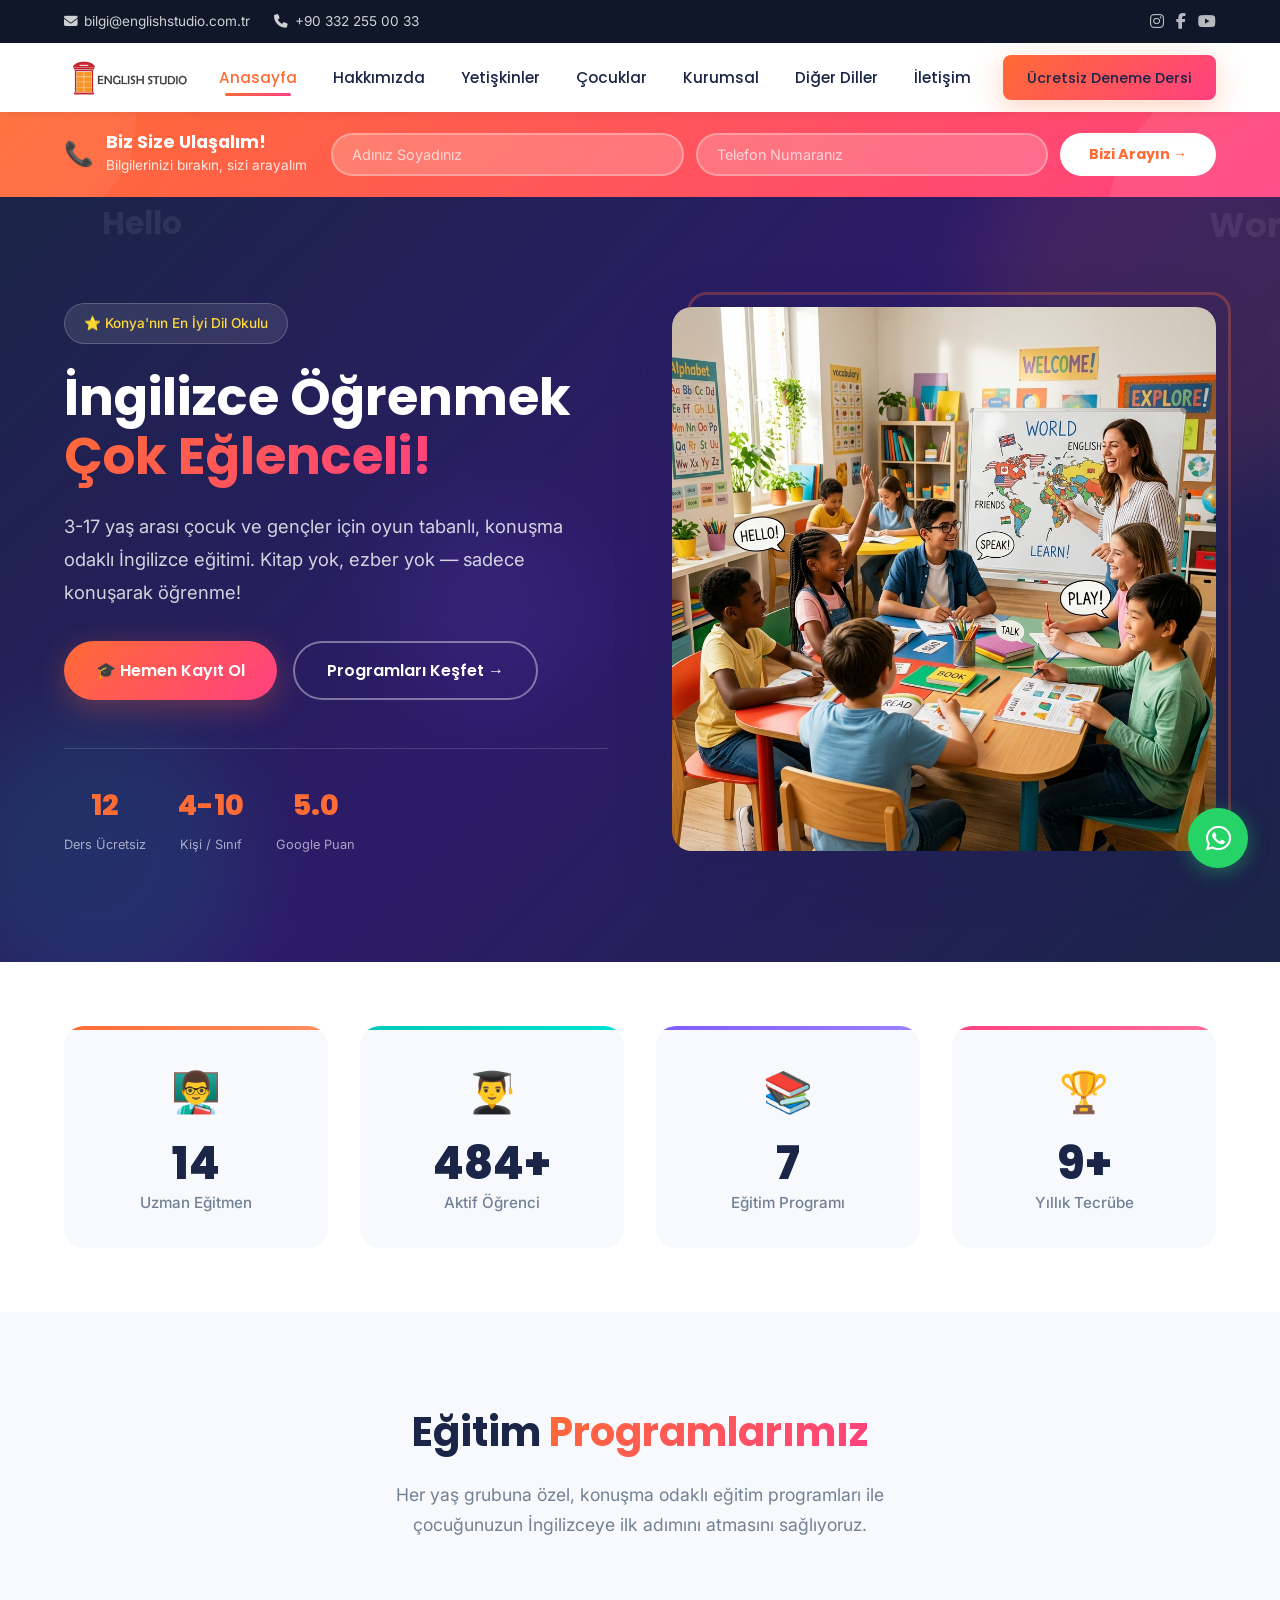
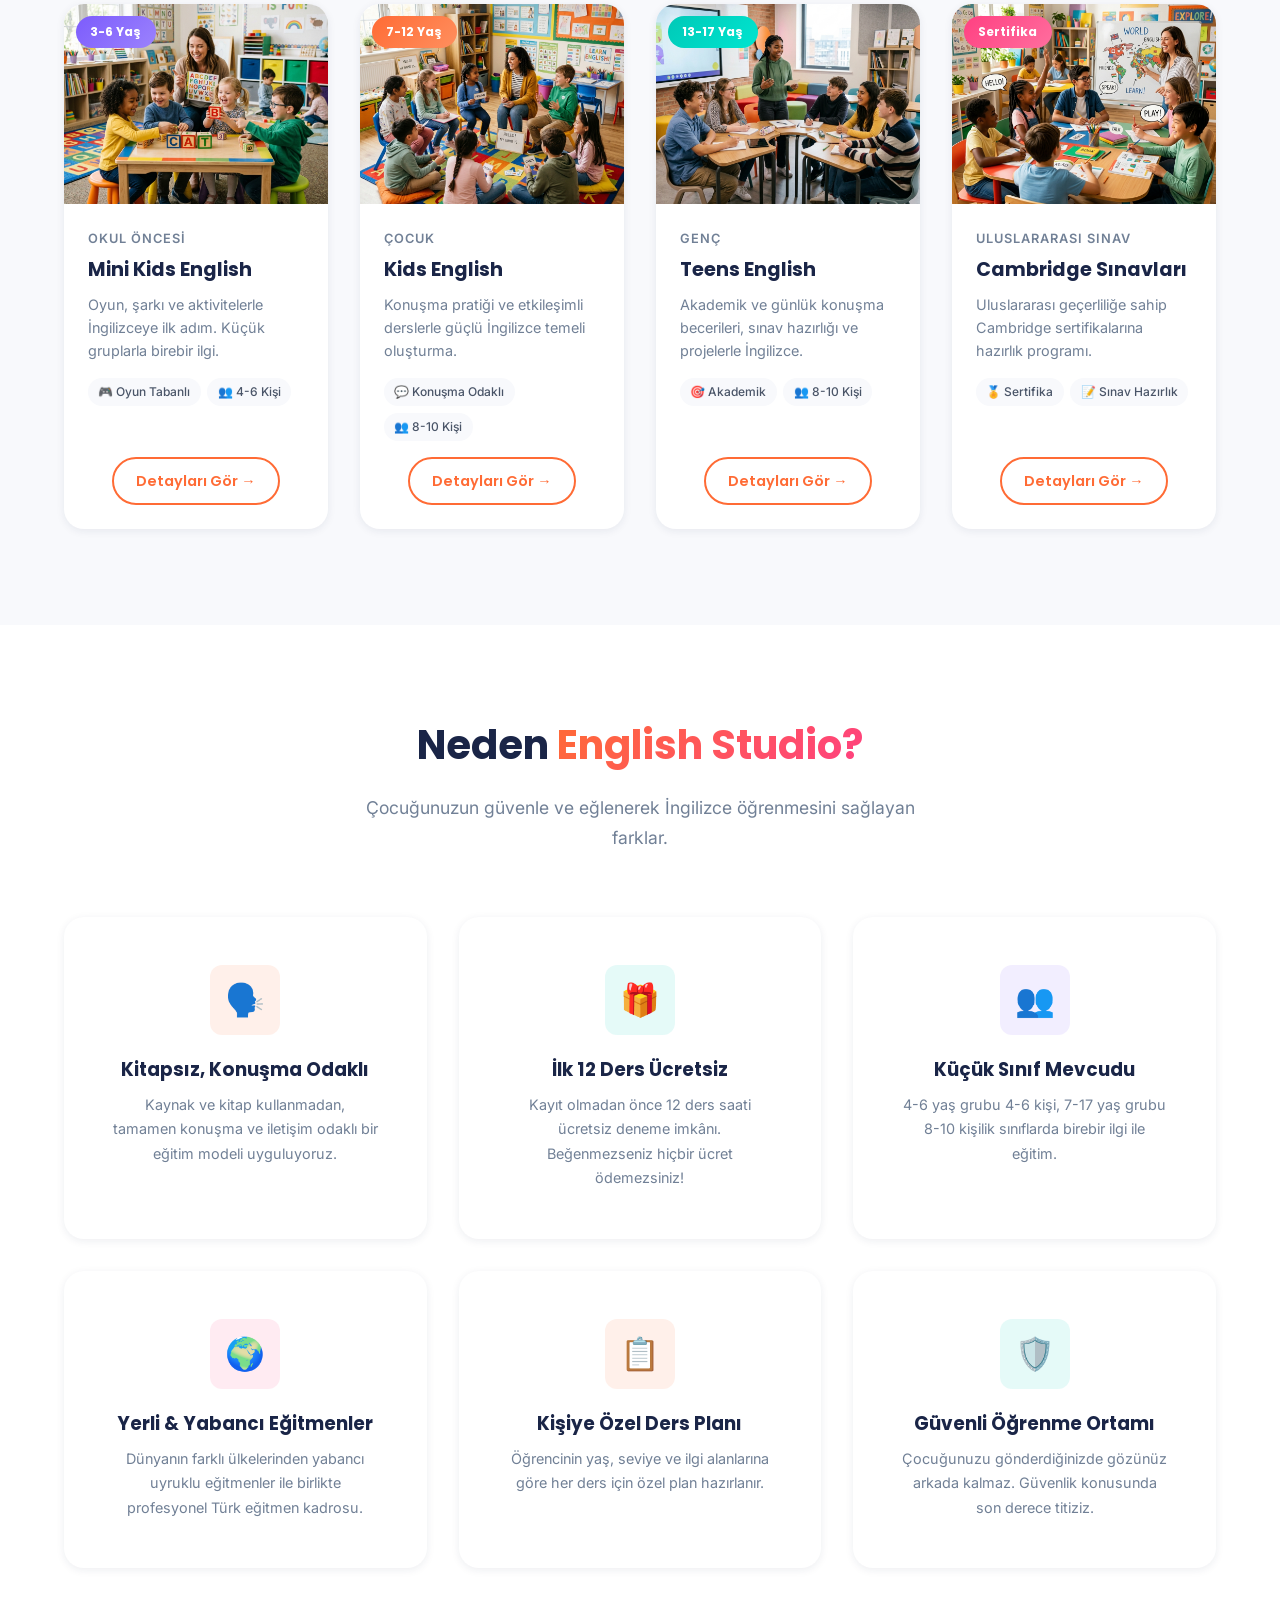
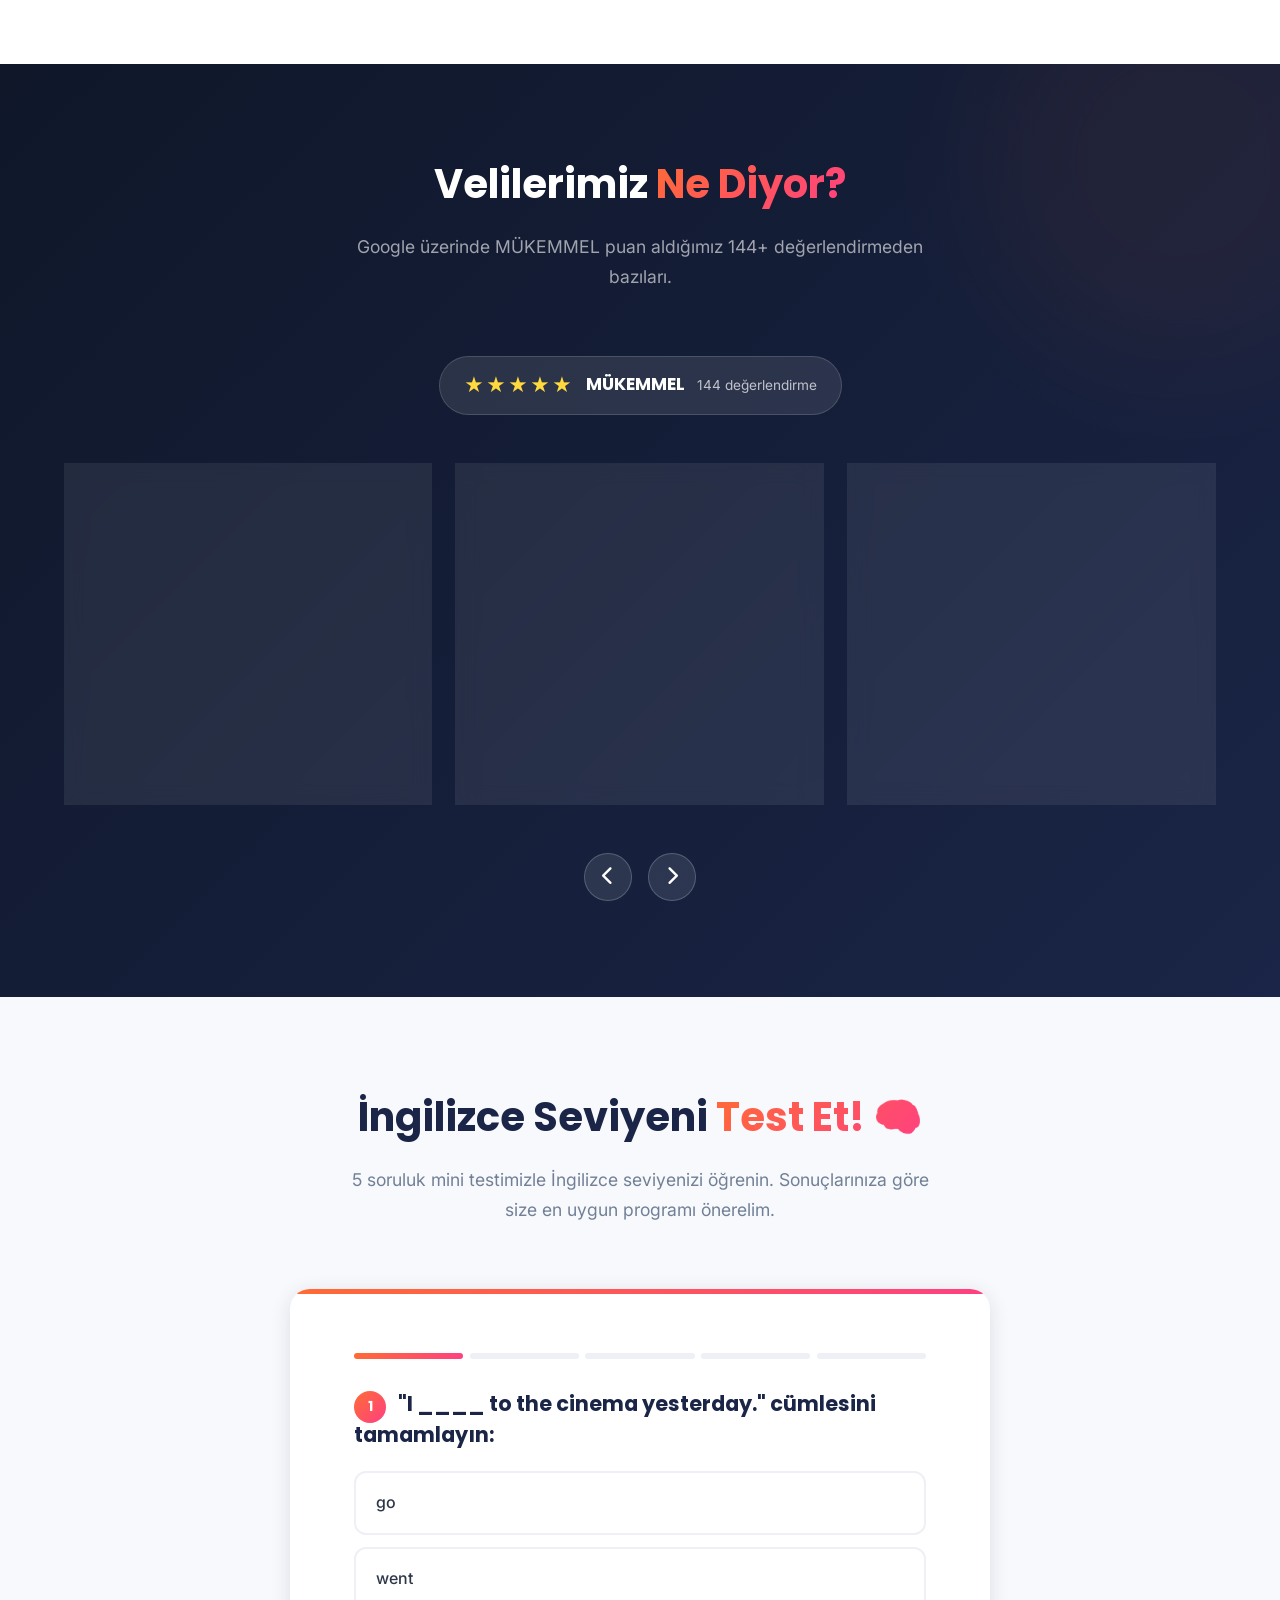
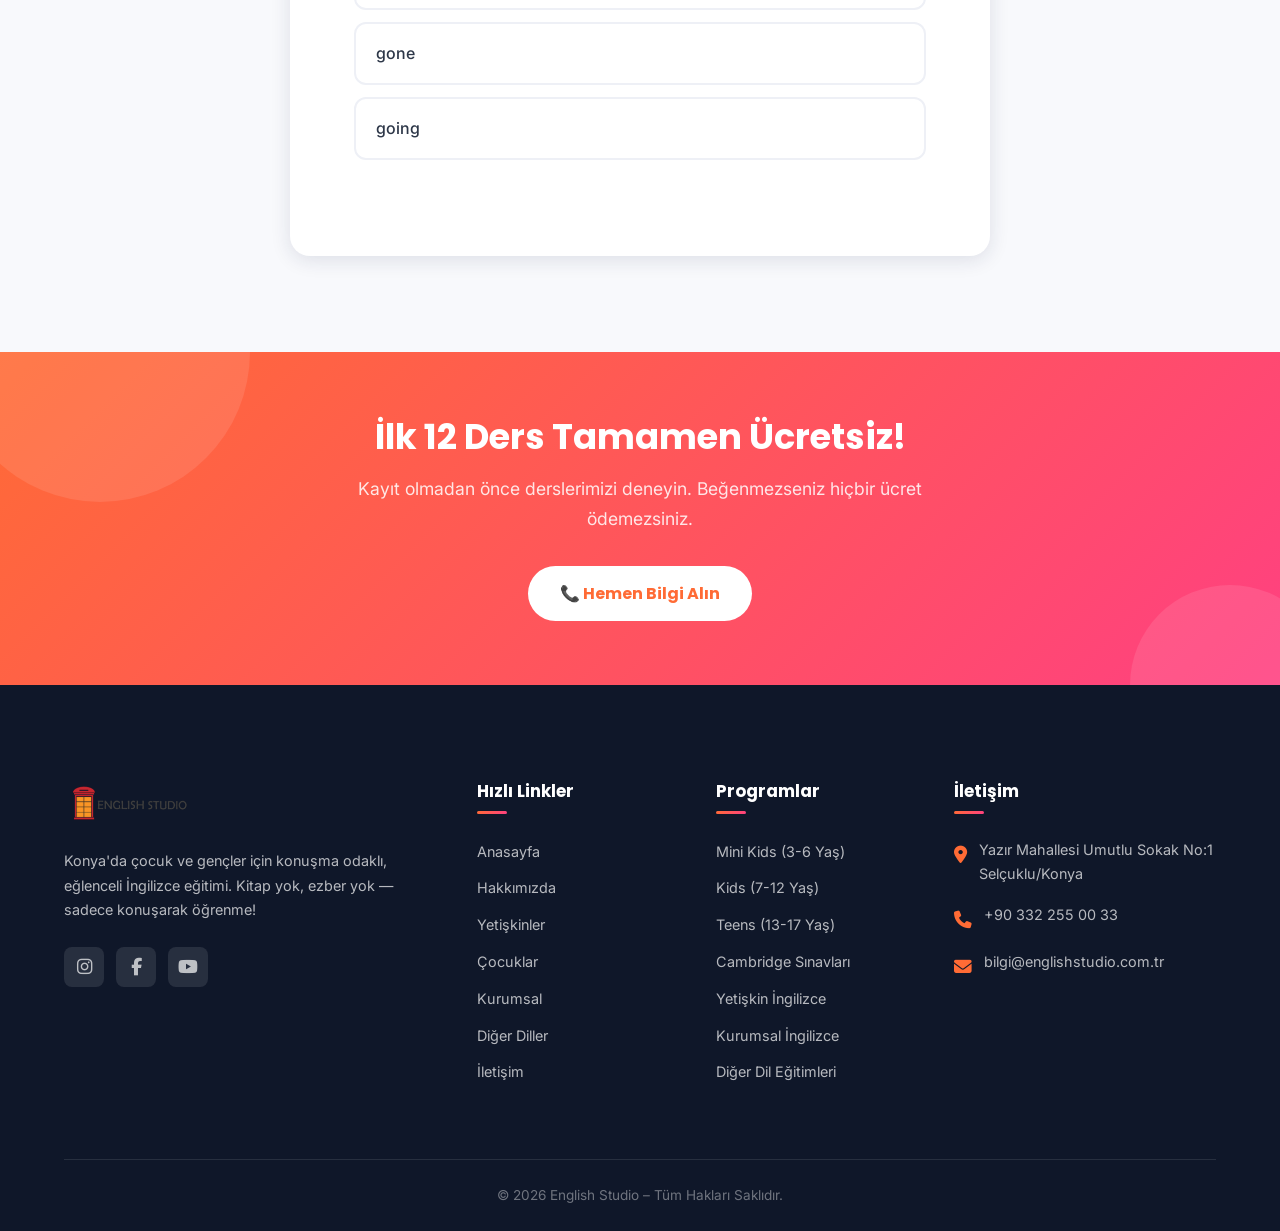
==== commit 94b9f96e: "Add files via upload" ====
--- a/index.html
+++ b/index.html
@@ -1,4 +1,4 @@
-<!DOCTYPE html>
+﻿<!DOCTYPE html>
 <html lang="tr">
 <head>
   <meta charset="UTF-8">
@@ -44,8 +44,9 @@
         <div class="nav-links" id="navLinks">
           <a href="index.html" class="active">Anasayfa</a>
           <a href="hakkimizda.html">Hakkımızda</a>
-          <a href="programlar.html">Programlarımız</a>
-          <a href="iletisim.html">İletişim</a>
+          <a href="yetiskinler.html">Yetişkinler</a>
+          <a href="cocuklar.html">Çocuklar</a>
+          <a href="kurumsal.html">Kurumsal</a><a href="diger-diller.html">Diğer Diller</a><a href="iletisim.html">İletişim</a>
           <div class="nav-cta">
             <a href="iletisim.html" class="btn btn-primary btn-small">Ücretsiz Deneme Dersi</a>
           </div>
@@ -102,7 +103,7 @@
         </p>
         <div class="hero-buttons">
           <a href="iletisim.html" class="btn btn-primary">🎓 Hemen Kayıt Ol</a>
-          <a href="programlar.html" class="btn btn-secondary">Programları Keşfet →</a>
+          <a href="cocuklar.html" class="btn btn-secondary">Programları Keşfet →</a>
         </div>
         <div class="hero-stats-row">
           <div class="hero-stat">
@@ -174,7 +175,7 @@
               <span class="feature-tag">🎮 Oyun Tabanlı</span>
               <span class="feature-tag">👥 4-6 Kişi</span>
             </div>
-            <a href="programlar.html" class="btn btn-outline btn-small">Detayları Gör →</a>
+            <a href="cocuklar.html" class="btn btn-outline btn-small">Detayları Gör →</a>
           </div>
         </div>
 
@@ -192,7 +193,7 @@
               <span class="feature-tag">💬 Konuşma Odaklı</span>
               <span class="feature-tag">👥 8-10 Kişi</span>
             </div>
-            <a href="programlar.html" class="btn btn-outline btn-small">Detayları Gör →</a>
+            <a href="cocuklar.html" class="btn btn-outline btn-small">Detayları Gör →</a>
           </div>
         </div>
 
@@ -210,7 +211,7 @@
               <span class="feature-tag">🎯 Akademik</span>
               <span class="feature-tag">👥 8-10 Kişi</span>
             </div>
-            <a href="programlar.html" class="btn btn-outline btn-small">Detayları Gör →</a>
+            <a href="cocuklar.html" class="btn btn-outline btn-small">Detayları Gör →</a>
           </div>
         </div>
 
@@ -228,7 +229,7 @@
               <span class="feature-tag">🏅 Sertifika</span>
               <span class="feature-tag">📝 Sınav Hazırlık</span>
             </div>
-            <a href="programlar.html" class="btn btn-outline btn-small">Detayları Gör →</a>
+            <a href="cocuklar.html" class="btn btn-outline btn-small">Detayları Gör →</a>
           </div>
         </div>
       </div>
@@ -290,7 +291,7 @@
         </div>
       </div>
 
-      <div style="overflow: hidden; position: relative;">
+      <div class="testimonials-wrapper">
         <div class="testimonials-slider">
           <div class="testimonial-card">
             <div class="stars">★★★★★</div>
@@ -484,18 +485,21 @@
           <ul class="footer-links">
             <li><a href="index.html">Anasayfa</a></li>
             <li><a href="hakkimizda.html">Hakkımızda</a></li>
-            <li><a href="programlar.html">Programlarımız</a></li>
-            <li><a href="iletisim.html">İletişim</a></li>
+            <li><a href="yetiskinler.html">Yetişkinler</a></li>
+            <li><a href="cocuklar.html">Çocuklar</a></li>
+            <li><a href="kurumsal.html">Kurumsal</a></li><li><a href="diger-diller.html">Diğer Diller</a></li><li><a href="iletisim.html">İletişim</a></li>
           </ul>
         </div>
 
         <div>
           <h4>Programlar</h4>
           <ul class="footer-links">
-            <li><a href="programlar.html">Mini Kids (3-6 Yaş)</a></li>
-            <li><a href="programlar.html">Kids (7-12 Yaş)</a></li>
-            <li><a href="programlar.html">Teens (13-17 Yaş)</a></li>
-            <li><a href="programlar.html">Cambridge Sınavları</a></li>
+            <li><a href="cocuklar.html">Mini Kids (3-6 Yaş)</a></li>
+            <li><a href="cocuklar.html">Kids (7-12 Yaş)</a></li>
+            <li><a href="cocuklar.html">Teens (13-17 Yaş)</a></li>
+            <li><a href="cocuklar.html">Cambridge Sınavları</a></li>
+            <li><a href="yetiskinler.html">Yetişkin İngilizce</a></li>
+            <li><a href="kurumsal.html">Kurumsal İngilizce</a></li><li><a href="diger-diller.html">Diğer Dil Eğitimleri</a></li>
           </ul>
         </div>
 
--- a/style.css
+++ b/style.css
@@ -329,10 +329,11 @@
 }
 
 .logo-icon {
-  height: 46px;
+  height: 64px;
   width: auto;
   object-fit: contain;
   display: block;
+  margin: -10px 0;
 }
 
 .logo-text {
@@ -853,6 +854,8 @@
   box-shadow: var(--shadow-sm);
   transition: var(--transition-normal);
   position: relative;
+  display: flex;
+  flex-direction: column;
 }
 
 .program-card:hover {
@@ -897,6 +900,14 @@
 
 .program-card-body {
   padding: var(--spacing-lg);
+  flex: 1;
+  display: flex;
+  flex-direction: column;
+}
+
+.program-card-body .btn {
+  margin-top: auto;
+  align-self: center;
 }
 
 .program-card-body .age {
@@ -1071,26 +1082,29 @@
   opacity: 0.7;
 }
 
-.testimonials-slider {
-  display: flex;
-  gap: var(--spacing-xl);
+.testimonials-wrapper {
   overflow: hidden;
   position: relative;
 }
 
+.testimonials-slider {
+  display: flex;
+  gap: 24px;
+  transition: transform 0.5s cubic-bezier(0.4, 0, 0.2, 1);
+}
+
 .testimonial-card {
-  min-width: calc(33.333% - 1.33rem);
-  background: rgba(255, 255, 255, 0.06);
-  border: 1px solid rgba(255, 255, 255, 0.1);
+  flex: 0 0 calc((100% - 48px) / 3);
+  background: rgba(255, 255, 255, 0.08);
+  border: 1px solid rgba(255, 255, 255, 0.15);
   border-radius: var(--radius-lg);
   padding: var(--spacing-2xl);
   backdrop-filter: blur(10px);
   transition: var(--transition-normal);
-  flex-shrink: 0;
 }
 
 .testimonial-card:hover {
-  background: rgba(255, 255, 255, 0.1);
+  background: rgba(255, 255, 255, 0.14);
   transform: translateY(-3px);
 }
 
@@ -2064,7 +2078,7 @@
   }
 
   .testimonial-card {
-    min-width: calc(50% - 0.75rem);
+    flex: 0 0 calc((100% - 24px) / 2);
   }
 
   .footer-grid {
@@ -2221,7 +2235,7 @@
 
   /* Testimonials */
   .testimonial-card {
-    min-width: 100%;
+    flex: 0 0 100%;
   }
 
   /* Page header */
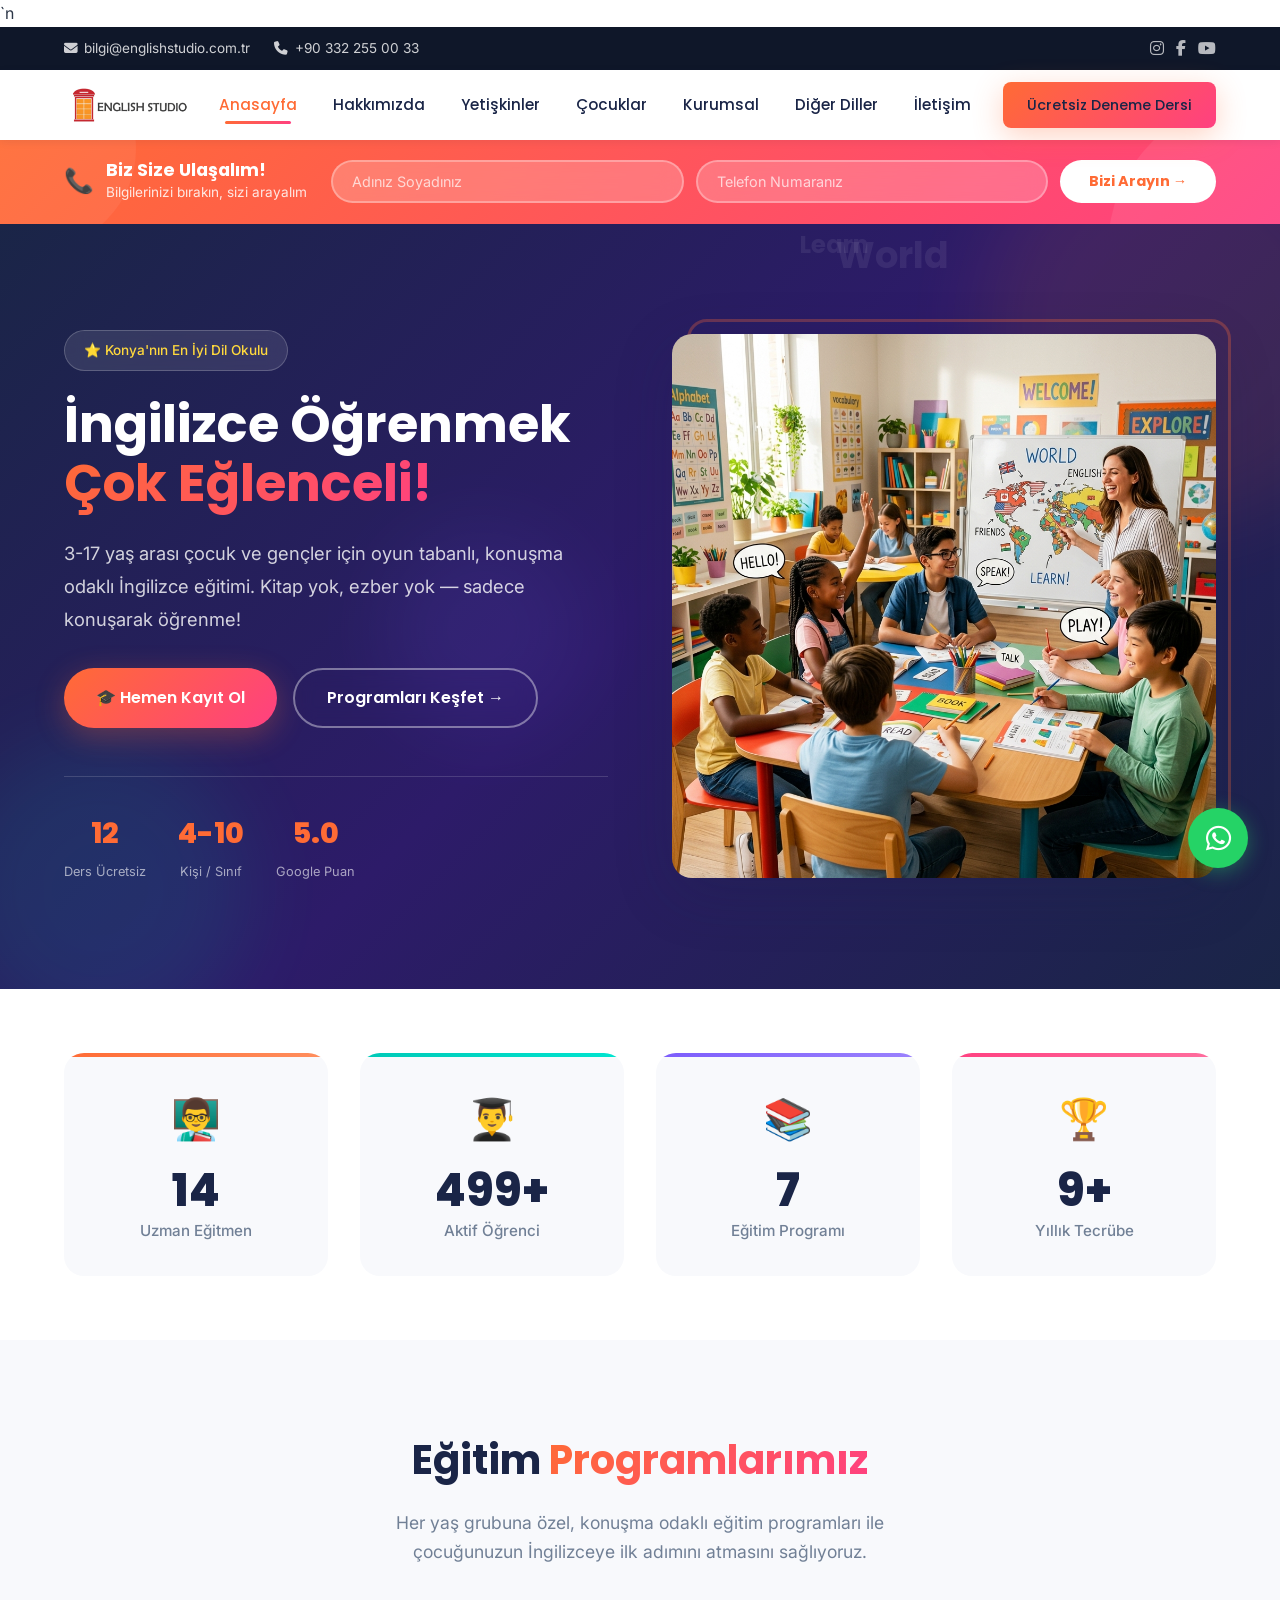
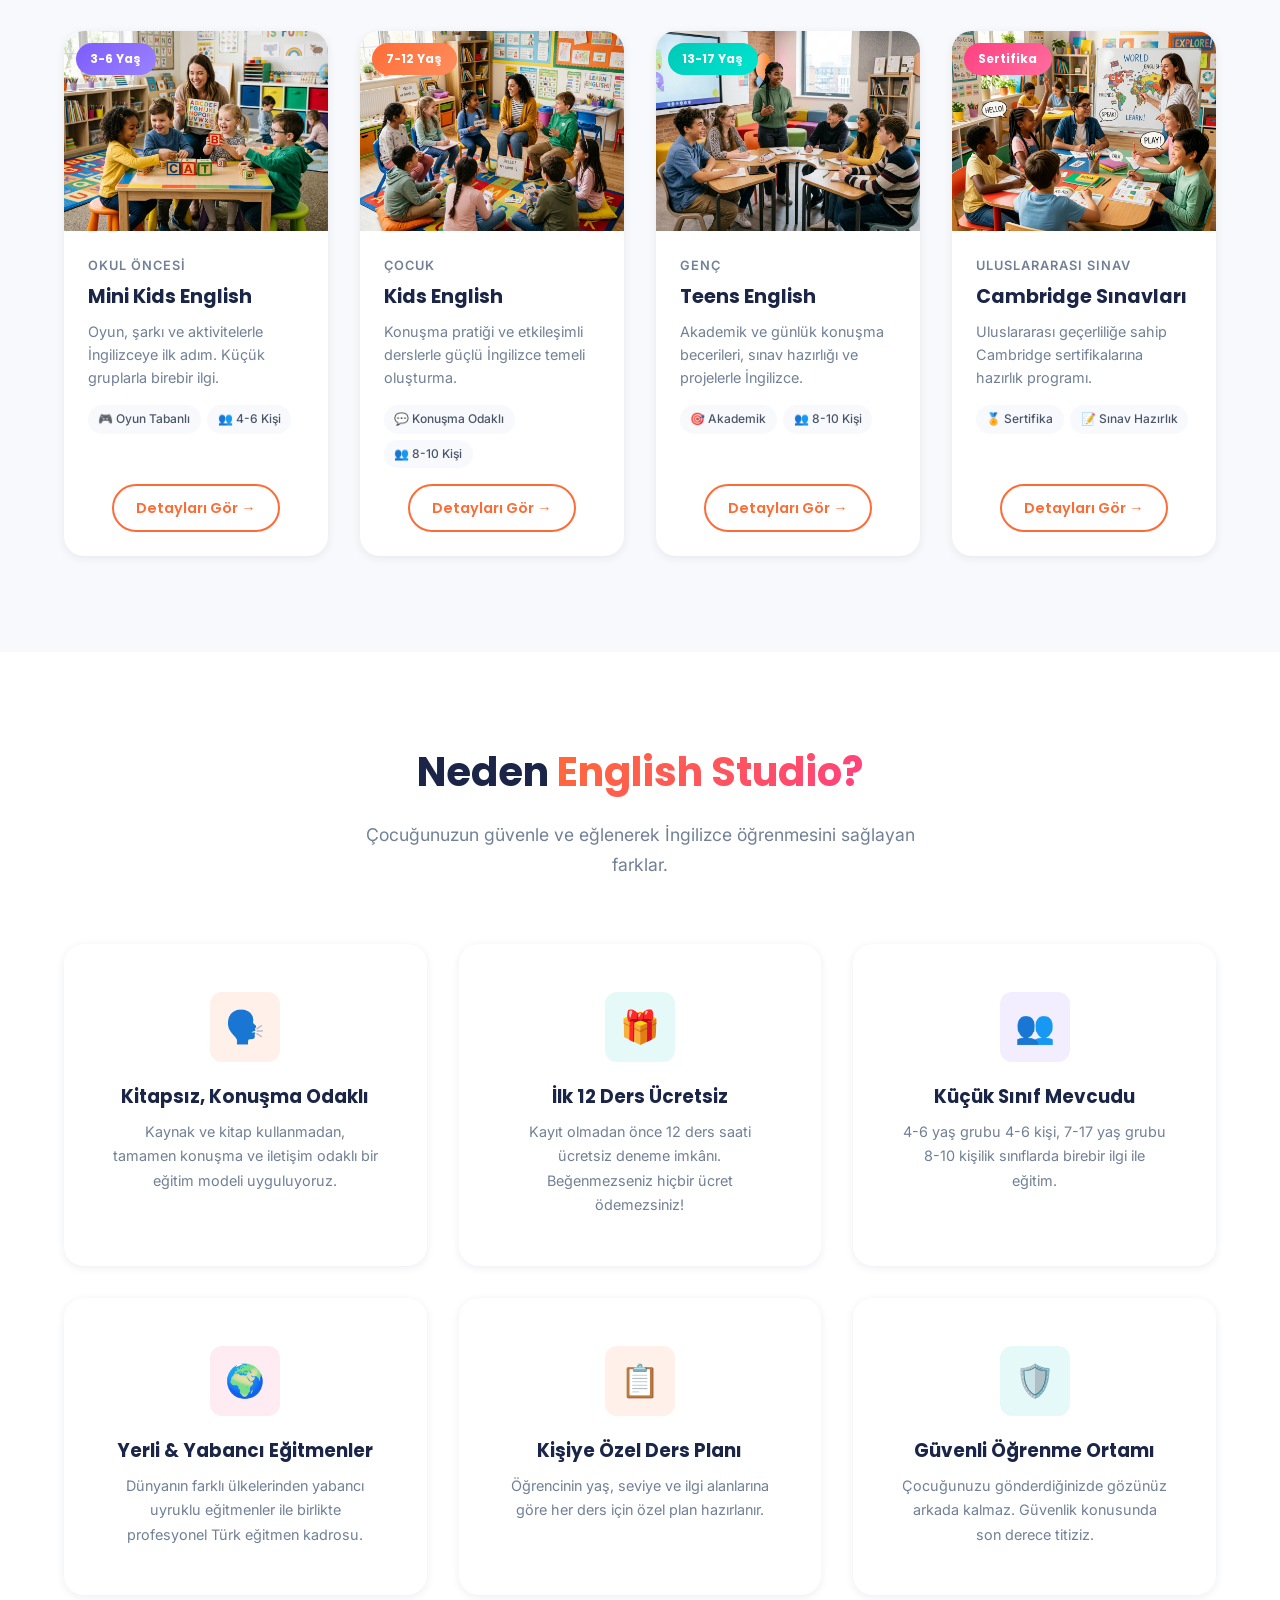
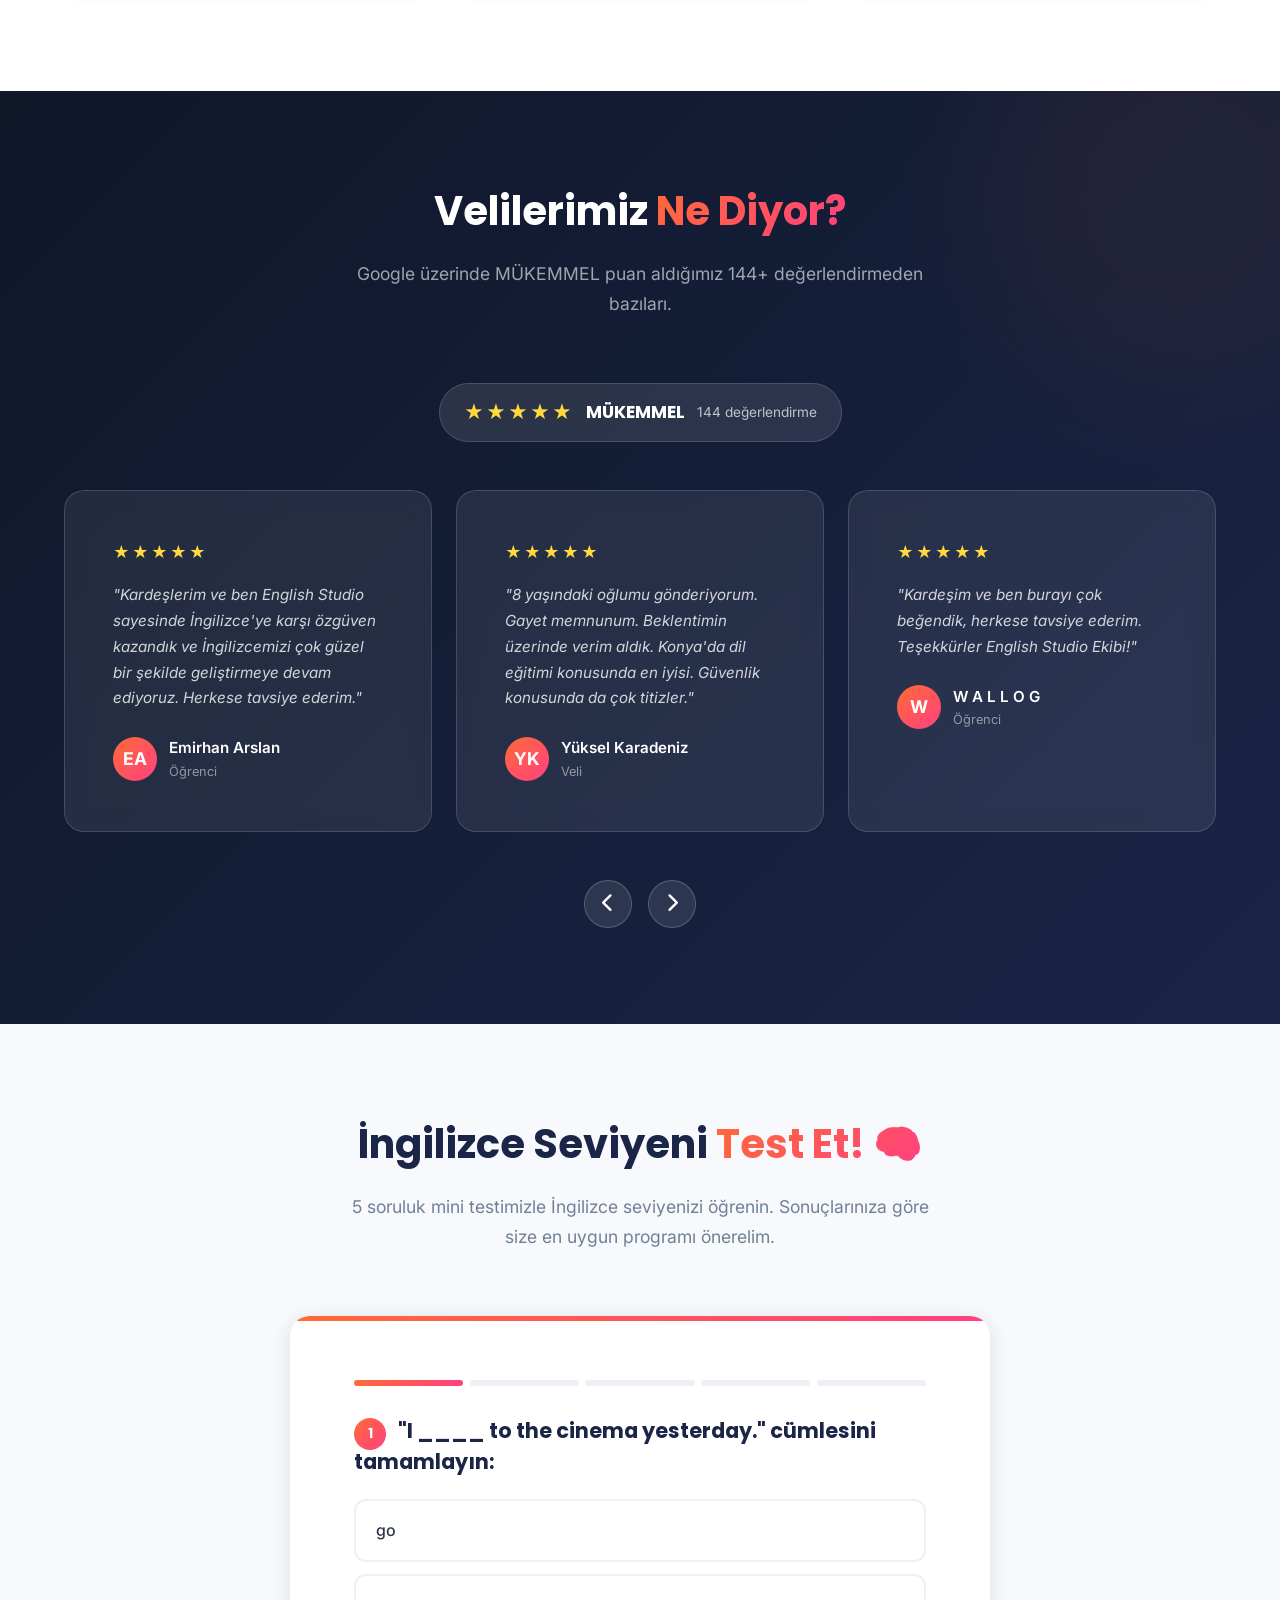
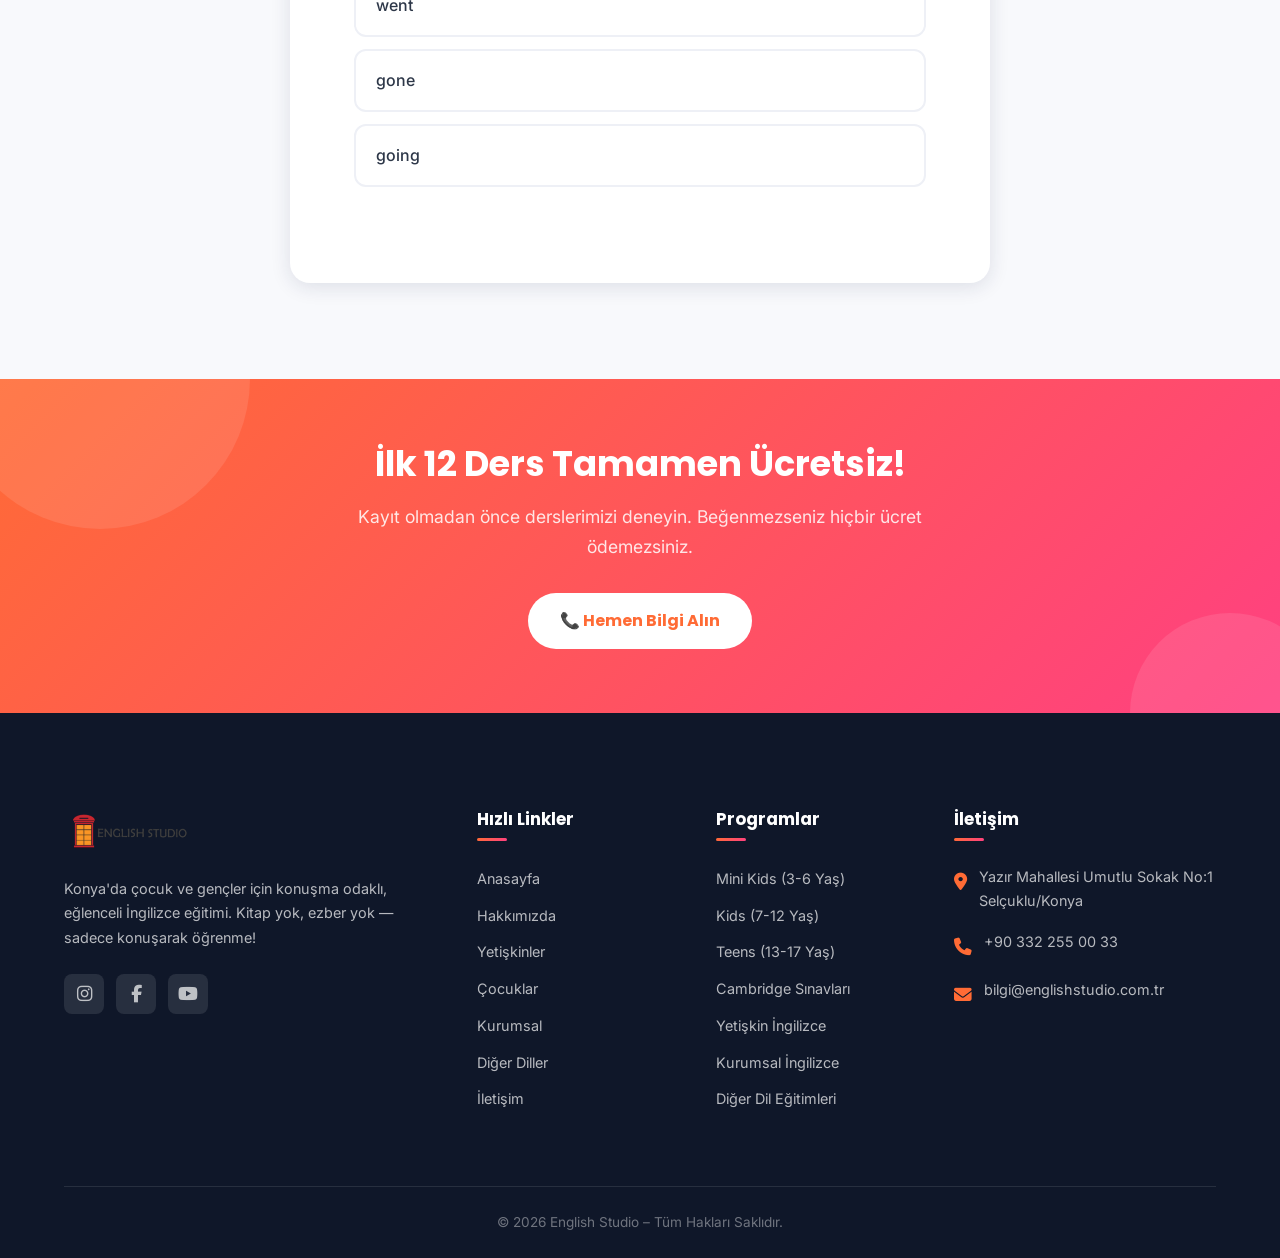
==== commit d895585b: "Add files via upload" ====
--- a/index.html
+++ b/index.html
@@ -9,7 +9,7 @@
   <meta property="og:title" content="English Studio Konya – Çocuk ve Genç İngilizce Eğitimi">
   <meta property="og:description" content="3-17 yaş arası çocuklar ve gençler için konuşma odaklı İngilizce eğitimi. İlk 12 ders ücretsiz!">
   <meta property="og:type" content="website">
-  <link rel="stylesheet" href="style.css">
+  <link rel="icon" type="image/png" href="images/minilogo.png">`n  <link rel="stylesheet" href="style.css">
   <link rel="stylesheet" href="https://cdnjs.cloudflare.com/ajax/libs/font-awesome/6.5.1/css/all.min.css">
 </head>
 <body>
